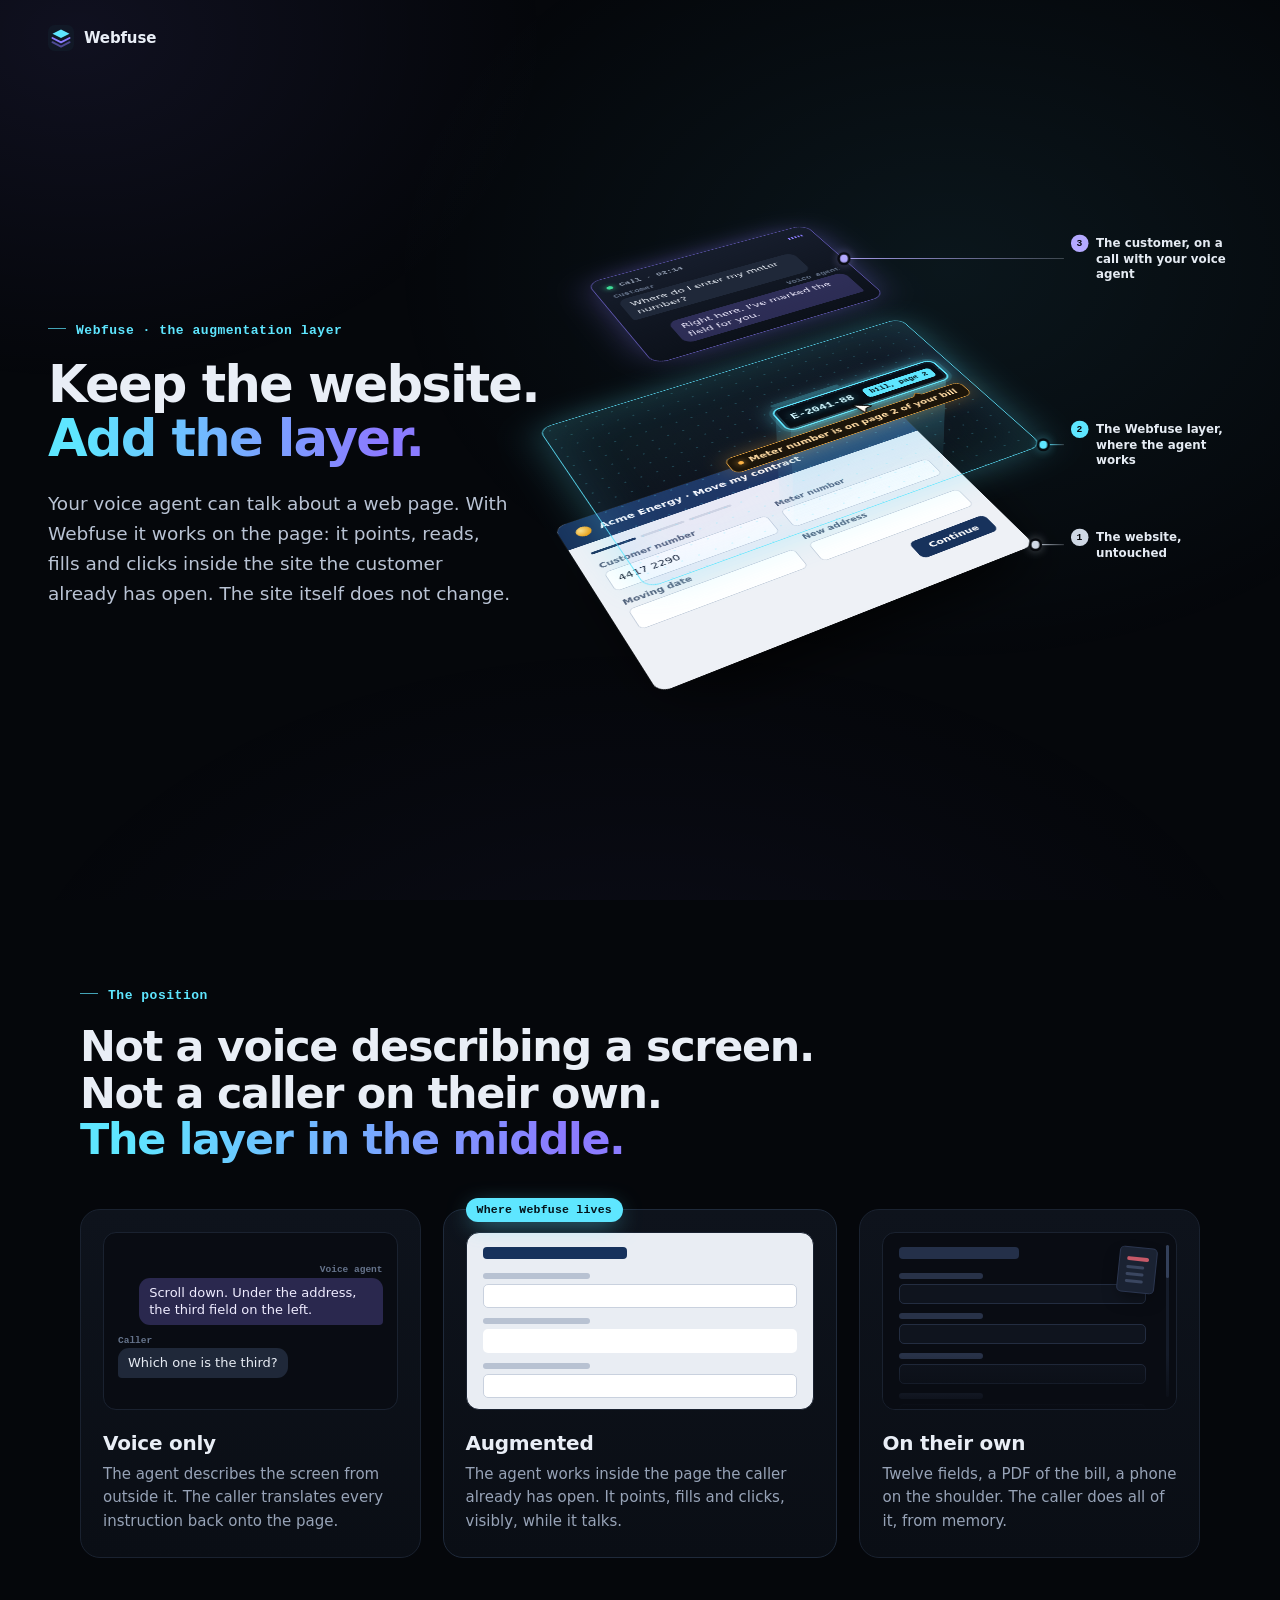
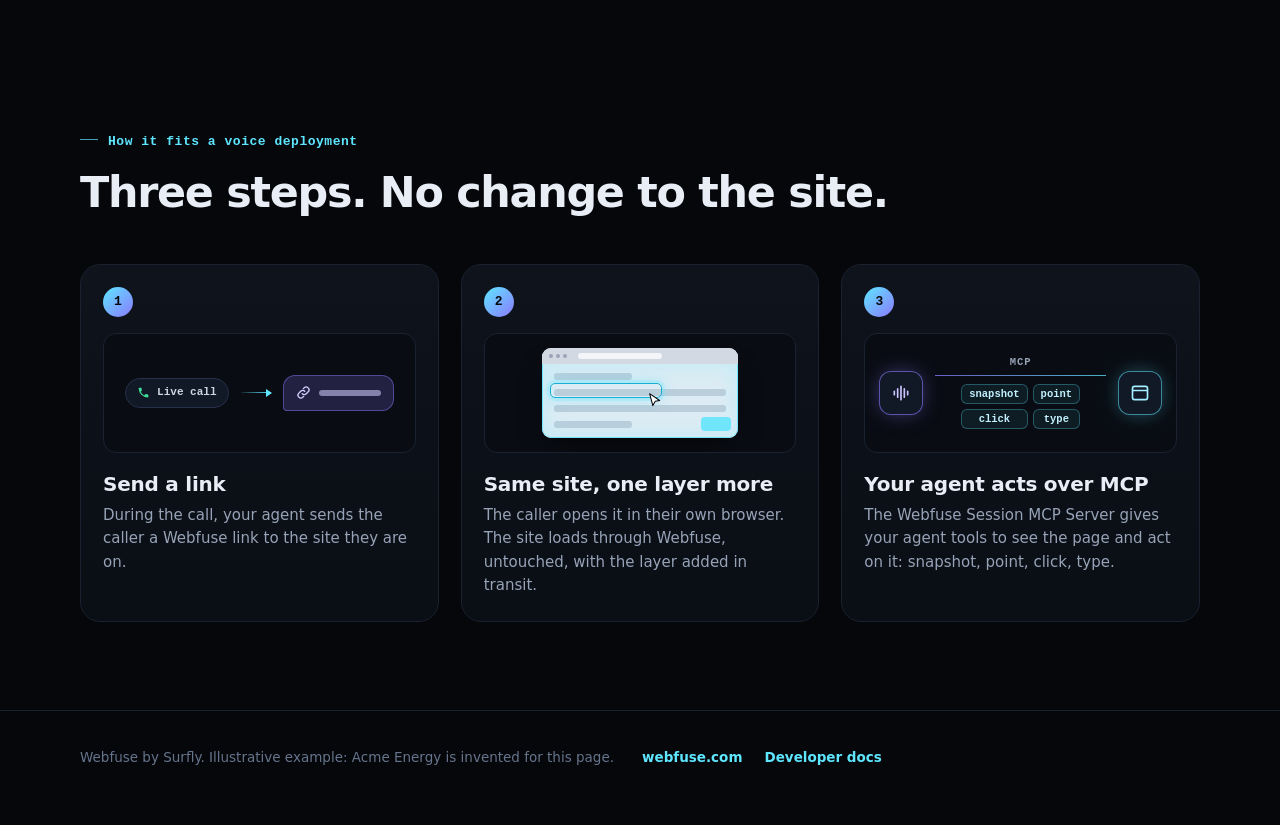
==== layer/index.html @ 0df09fc8 "Add the concept page a demo session opens on Co-Authored-By: Claude Opus 5.5 <noreply@anthropic.com>" ====
<!doctype html>
<html lang="en" class="nojs">
<head>
<meta charset="utf-8">
<meta name="viewport" content="width=device-width, initial-scale=1">
<meta name="color-scheme" content="dark">
<meta name="robots" content="noindex">
<meta name="referrer" content="no-referrer">
<title>The layer in the middle · Webfuse</title>
<meta name="description" content="Webfuse adds a layer to the website your customer already has open, injected in transit, so your voice agent can point, read, fill and click inside the page while the site itself stays unchanged.">
<link rel="icon" href="data:image/svg+xml,%3Csvg xmlns='http://www.w3.org/2000/svg' viewBox='0 0 32 32'%3E%3Crect width='32' height='32' rx='8' fill='%230b0f16'/%3E%3Cpath d='M16 5.5l10.5 5.2L16 16 5.5 10.7z' fill='%235ee6ff'/%3E%3Cpath d='M5.5 16L16 21.3 26.5 16' fill='none' stroke='%238b7bff' stroke-width='2.4' stroke-linejoin='round' stroke-linecap='round'/%3E%3Cpath d='M5.5 21.2L16 26.5l10.5-5.3' fill='none' stroke='%238b7bff' stroke-opacity='.5' stroke-width='2.4' stroke-linejoin='round' stroke-linecap='round'/%3E%3C/svg%3E">
<script>document.documentElement.className = 'js';</script>
<style>
:root{
  --bg:#05070b;--panel:#0e131c;--panel2:#0a0e15;--line:#1a2230;--line2:#26314a;
  --text:#e9eef6;--soft:#b9c3d4;--mute:#97a3b7;--dim:#66748c;
  --cyan:#5ee6ff;--violet:#8b7bff;--amber:#ffb547;--green:#3ddc97;
  --sans:Inter,ui-sans-serif,system-ui,-apple-system,"Segoe UI",Roboto,"Helvetica Neue",Arial,sans-serif;
  --mono:ui-monospace,"SF Mono","JetBrains Mono",Menlo,Consolas,"Liberation Mono",monospace;
  --ease:cubic-bezier(.65,0,.25,1);
  --out:cubic-bezier(.2,.7,.2,1);
}
*{box-sizing:border-box}
html{-webkit-text-size-adjust:100%;text-size-adjust:100%}
body{margin:0;background:var(--bg);color:var(--text);font:16px/1.6 var(--sans);-webkit-font-smoothing:antialiased}
body::before{content:"";position:fixed;inset:0;z-index:-1;pointer-events:none;background:
  radial-gradient(900px 640px at 74% 30%,rgba(94,230,255,.07),transparent 62%),
  radial-gradient(760px 560px at 6% 4%,rgba(139,123,255,.085),transparent 62%),
  radial-gradient(1100px 700px at 50% 118%,rgba(139,123,255,.06),transparent 60%)}
p,h1,h2,h3{margin:0}
a{color:var(--cyan);text-decoration:none}
a:hover{text-decoration:underline}
a:focus-visible{outline:2px solid var(--cyan);outline-offset:3px;border-radius:4px}
.grad{background:linear-gradient(92deg,var(--cyan) 8%,var(--violet) 88%);-webkit-background-clip:text;background-clip:text;color:transparent}
.nw{white-space:nowrap}
.eyebrow{font:600 13px/1.3 var(--mono);letter-spacing:.04em;color:var(--cyan);margin:0 0 18px}
.eyebrow::before{content:"";display:inline-block;width:18px;height:1px;margin:0 10px 4px 0;vertical-align:middle;background:currentColor;opacity:.7}

/* ---------- A: the layer ---------- */
.hero{position:relative;min-height:100vh;display:flex;flex-direction:column;padding:0 64px;overflow-x:clip}
.brand{display:flex;align-items:center;gap:10px;height:76px;width:100%;max-width:1312px;margin:0 auto;font-weight:650;font-size:15px;letter-spacing:-.01em}
.brand svg{display:block}
.hero-grid{flex:1;display:grid;grid-template-columns:minmax(0,500px) minmax(0,1fr);align-items:center;gap:20px;width:100%;max-width:1312px;margin:0 auto;padding-bottom:44px}
.hero-copy{position:relative;z-index:1;animation:rise .9s var(--out) .05s both}
h1{font-size:clamp(40px,4vw,58px);line-height:1.05;letter-spacing:-.035em;font-weight:750;margin:0 0 24px}
.lede{font-size:18.5px;line-height:1.62;color:var(--soft);max-width:468px}
@keyframes rise{from{opacity:0;transform:translateY(16px)}}
@keyframes fade{from{opacity:0}}
@keyframes pop{from{opacity:0;transform:scale(.6)}}

/* the drawing is a fixed 790 x 640 stage, scaled to fit its column */
.stage-wrap{--s:1;position:relative;height:calc(640px * var(--s))}
.explode{position:absolute;left:0;top:0;width:790px;height:640px;margin:0;transform:scale(var(--s));transform-origin:0 0}
.ex-float{position:absolute;inset:0;perspective:1700px;perspective-origin:380px 282px;animation:float 7s ease-in-out 3.1s infinite}
@keyframes float{50%{transform:translateY(-9px)}}
.ex-scene{position:absolute;left:60px;top:250px;width:460px;height:300px;transform-style:preserve-3d;transform:rotateX(54deg) rotateZ(-30deg);animation:sceneIn 1.2s var(--ease) .1s both}
@keyframes sceneIn{from{transform:rotateX(0deg) rotateZ(0deg)}}
.plane{position:absolute;left:0;top:0;width:460px;height:300px}
.p2{transform-style:preserve-3d;transform:translateZ(140px);animation:liftP2 1.2s var(--ease) .1s both}
.p3{left:96px;top:-66px;width:272px;height:188px;transform:translateZ(262px);animation:liftP3 1.2s var(--ease) .1s both,fade .45s ease .3s both}
@keyframes liftP2{from{transform:translateZ(1px)}}
@keyframes liftP3{from{transform:translateZ(2px)}}

/* plane 1: the website */
.site{position:absolute;inset:0;border-radius:14px;overflow:hidden;background:#eef1f6;color:#1b2333;box-shadow:0 46px 80px -26px rgba(0,0,0,.95),0 0 0 1px rgba(255,255,255,.07)}
.site-bar{height:46px;display:flex;align-items:center;gap:10px;padding:0 18px;background:#17325c}
.site-logo{flex:none;width:18px;height:18px;border-radius:50%;background:radial-gradient(circle at 35% 35%,#ffe08a,#f59e0b 70%)}
.site-title{color:#fff;font-size:14px;font-weight:600;white-space:nowrap}
.site-body{padding:16px 20px 0}
.site-steps{display:flex;gap:6px;height:4px;margin-bottom:16px}
.site-steps i{flex:0 0 54px;border-radius:2px;background:#d3d9e3}
.site-steps i:first-child{background:#17325c}
.grid{display:grid;grid-template-columns:1fr 1fr;gap:14px 18px}
.lbl{display:block;height:14px;margin:0 0 5px;font-size:11.5px;line-height:14px;font-weight:600;color:#52607a;white-space:nowrap}
.inp{position:relative;height:36px;border:1px solid #c6cfdc;border-radius:7px;background:#fff;display:flex;align-items:center;padding:0 10px;font-size:13.5px;color:#1b2333}
.site-foot{display:flex;justify-content:flex-end;margin-top:20px}
.site-btn{height:32px;padding:0 18px;border-radius:8px;background:#17325c;color:#fff;font-size:13px;font-weight:600;line-height:32px}

/* plane 2: the Webfuse layer, aligned with plane 1 because it repeats its layout */
.glass{position:absolute;inset:0;border-radius:14px;border:1px solid rgba(94,230,255,.3);animation:fade .6s ease .75s both;background:
  radial-gradient(rgba(94,230,255,.2) 1px,transparent 1.5px) 0 0/18px 18px,
  linear-gradient(160deg,rgba(94,230,255,.1),rgba(139,123,255,.06) 55%,rgba(94,230,255,.04))}
.glass::after{content:"";position:absolute;inset:-1px;border-radius:15px;border:1.5px solid rgba(94,230,255,.8);box-shadow:0 0 50px rgba(94,230,255,.3),inset 0 0 70px rgba(94,230,255,.12);animation:fade .7s ease 1.2s both}
.wire{background:none;box-shadow:none;overflow:visible}
.wire .site-bar{background:none}
.wire .fld,.wire .site-btn{visibility:hidden}
.wire .f-tgt{visibility:visible;animation:fade .5s ease 1.1s both}
.wire .lbl{width:86px;height:5px;margin:5px 0 9px;border-radius:3px;background:rgba(94,230,255,.22)}
.tgt{border:0;padding:0;background:rgba(4,11,19,.86)}
.ring{position:absolute;inset:-5px;border-radius:11px;border:2px solid var(--cyan);box-shadow:0 0 0 4px rgba(94,230,255,.14),0 0 26px rgba(94,230,255,.55);animation:ringIn .45s var(--out) 1.4s both}
.ring::after{content:"";position:absolute;inset:-2px;border-radius:12px;border:2px solid var(--cyan);opacity:0;animation:pulse 2.8s ease-out 3.3s infinite}
@keyframes ringIn{from{opacity:0;transform:scale(1.16)}}
@keyframes pulse{0%{opacity:.6;transform:scale(1)}70%,100%{opacity:0;transform:scale(1.1,1.45)}}
.ghost-w{position:absolute;left:11px;top:0;bottom:0;display:flex;align-items:center;font:600 14.5px/1 var(--mono)}
.ghost-val{font:inherit;color:#d4f8ff;text-shadow:0 0 12px rgba(94,230,255,.6);white-space:nowrap}
.ghost-val span{animation:fade .01s linear both;animation-delay:calc(2.1s + var(--i) * 50ms)}
.caret{position:absolute;left:0;top:50%;width:2px;height:18px;margin-top:-9px;background:var(--cyan);box-shadow:0 0 8px var(--cyan);opacity:0;animation:caretMove .45s steps(9,start) 2.1s both,caretLife 1.15s linear 2.06s both}
@keyframes caretMove{from{transform:translateX(0)}to{transform:translateX(9ch)}}
@keyframes caretLife{0%{opacity:0}3%,78%{opacity:1}100%{opacity:0}}
.src-w{position:absolute;right:7px;top:50%;margin-top:-9.5px;animation:pop .3s var(--out) 2.55s both}
.src-chip{height:19px;padding:0 7px;border-radius:5px;background:var(--cyan);color:#03131a;font:700 10.5px/19px var(--mono);white-space:nowrap}
.ptr{position:absolute;left:76px;top:28px;width:28px;height:28px;animation:ptrIn .7s cubic-bezier(.25,.7,.2,1) 1.35s both}
.ptr svg{display:block;filter:drop-shadow(0 3px 4px rgba(0,0,0,.5))}
.ptr::before{content:"";position:absolute;left:-8px;top:-8px;width:24px;height:24px;border-radius:50%;border:2px solid var(--cyan);opacity:0;animation:ripple .6s ease-out 2.05s both}
@keyframes ptrIn{from{opacity:0;transform:translate(130px,-96px)}}
@keyframes ripple{0%{opacity:1;transform:scale(.3)}100%{opacity:0;transform:scale(1.7)}}
.nudge-w{position:absolute;right:-8px;top:calc(100% + 15px);transform-origin:80% 0;animation:pop .32s var(--out) 2.62s both}
.nudge{position:relative;white-space:nowrap;padding:6px 12px 6px 10px;border-radius:9px;background:#1c150a;border:1px solid rgba(255,181,71,.85);color:#ffdba3;font:600 12px/1.25 var(--sans);box-shadow:0 0 26px rgba(255,181,71,.3)}
.nudge::before{content:"";display:inline-block;width:6px;height:6px;margin:0 7px 1px 0;border-radius:50%;background:var(--amber);box-shadow:0 0 8px var(--amber)}
.nudge::after{content:"";position:absolute;right:50px;top:-5px;width:8px;height:8px;background:#1c150a;border-left:1px solid rgba(255,181,71,.85);border-top:1px solid rgba(255,181,71,.85);transform:rotate(45deg)}
.beam{position:absolute;pointer-events:none;animation:fade .6s ease 1.3s both}
.beam-f{left:239px;top:137px;width:201px;height:136px;transform-origin:50% 0;transform:rotateX(-90deg);background:linear-gradient(180deg,rgba(94,230,255,.3),rgba(94,230,255,0))}
.beam-l{left:239px;top:101px;width:136px;height:36px;transform-origin:0 50%;transform:rotateY(90deg);background:linear-gradient(90deg,rgba(94,230,255,.18),rgba(94,230,255,0))}

/* plane 3: the customer, on a call */
.call{position:absolute;inset:0;border-radius:16px;padding:12px 14px;display:flex;flex-direction:column;gap:7px;background:linear-gradient(180deg,#161d2c,#0c111a);border:1px solid rgba(139,123,255,.6);box-shadow:0 0 50px -10px rgba(139,123,255,.55)}
.call-top{display:flex;align-items:center;gap:8px;height:18px;font:600 10.5px/1 var(--mono);color:var(--mute)}
.call-top .dot{width:7px;height:7px;border-radius:50%;background:var(--green);box-shadow:0 0 8px var(--green)}
.wave{margin-left:auto;display:flex;align-items:center;gap:2px;height:14px}
.wave i{display:block;width:2px;height:14px;border-radius:1px;background:var(--violet);transform:scaleY(.35);animation:wave 1.1s ease-in-out 2.7s infinite}
.wave i:nth-child(2){animation-delay:2.85s}.wave i:nth-child(3){animation-delay:2.78s}.wave i:nth-child(4){animation-delay:2.95s}.wave i:nth-child(5){animation-delay:2.82s}
@keyframes wave{50%{transform:scaleY(1)}}
.msg{display:flex;flex-direction:column;gap:2px}
.who{font:600 9.5px/1.2 var(--mono);color:var(--dim)}
.call .who{font-size:10px}
.call .bub{font-size:13px}
.m-caller{align-items:flex-start}
.m-agent{align-items:flex-end}
.call .m-caller{animation:rise .4s var(--out) .55s both}
.call .m-agent{animation:rise .4s var(--out) 2.62s both}
.bub{max-width:88%;padding:6px 10px;border-radius:11px;font-size:12.5px;line-height:1.36}
.m-caller .bub{background:#1f2839;color:#e7ecf4;border-bottom-left-radius:4px}
.m-agent .bub{background:rgba(139,123,255,.25);color:#efecff;border-bottom-right-radius:4px}

/* labels: flat callouts drawn over the scene, anchored to the plane corners */
.ex-labels{position:absolute;inset:0;pointer-events:none}
.lab{position:absolute;left:var(--ax);top:var(--ay);display:flex;align-items:center;transform:translateY(-50%);--c:#cfd8e5}
.lab1{--ax:566px;--ay:410px;--lead:25px}
.lab2{--ax:575px;--ay:296px;--lead:16px;--c:var(--cyan)}
.lab3{--ax:348px;--ay:84px;--lead:243px;--c:#b4a9ff}
.lab-dot{flex:none;width:9px;height:9px;margin-left:-4.5px;border-radius:50%;background:var(--c);box-shadow:0 0 0 3px rgba(5,7,11,.9),0 0 12px var(--c);animation:pop .35s var(--out) both}
.lab-line{flex:none;width:var(--lead);height:1px;margin:0 8px 0 3px;background:linear-gradient(90deg,var(--c),rgba(207,216,229,.3));transform-origin:0 50%;animation:draw .45s var(--out) both}
.lab-box{display:flex;align-items:flex-start;gap:9px;width:184px;animation:fade .45s ease both}
.lab-n{flex:none;display:grid;place-items:center;width:20px;height:20px;margin-top:-1px;border-radius:50%;font:700 11px/1 var(--mono);color:#05070b;background:var(--c)}
.lab-t{font-size:13.5px;line-height:1.32;font-weight:600;color:#e5ebf3}
.lab1>*{animation-delay:1.3s}.lab2>*{animation-delay:1.45s}.lab3>*{animation-delay:1.6s}
.lab1 .lab-box{animation-delay:1.45s}.lab2 .lab-box{animation-delay:1.6s}.lab3 .lab-box{animation-delay:1.75s}
@keyframes draw{from{transform:scaleX(0)}}
.hero.off .ex-float,.hero.off .wave i,.hero.off .ring::after{animation-play-state:paused}
/* replay (data-fde-beat="greeting"): .rewind folds the stack back, removing it replays the intro */
.hero.rewind .ex-scene{animation:sceneOut .6s var(--ease) .15s both}
.hero.rewind .p2{animation:liftOut2 .6s var(--ease) .15s both}
.hero.rewind .p3{animation:liftOut3 .6s var(--ease) .15s both,fadeOut .3s ease both}
.hero.rewind .glass,.hero.rewind .glass::after,.hero.rewind .beam,.hero.rewind .f-tgt,.hero.rewind .ring,.hero.rewind .ghost-val span,.hero.rewind .caret,.hero.rewind .src-w,.hero.rewind .ptr,.hero.rewind .nudge-w,.hero.rewind .lab>*,.hero.rewind .call .msg{animation:fadeOut .3s ease both}
@keyframes sceneOut{to{transform:rotateX(0deg) rotateZ(0deg)}}
@keyframes liftOut2{to{transform:translateZ(1px)}}
@keyframes liftOut3{to{transform:translateZ(2px)}}
@keyframes fadeOut{to{opacity:0}}

/* ---------- shared section frame ---------- */
.band{position:relative;padding:88px 64px}
.wrap{max-width:1120px;margin:0 auto}
h2,.h2-tail{font-size:clamp(30px,3.35vw,48px);line-height:1.09;letter-spacing:-.03em;font-weight:740}
hgroup{margin:0}
.h2-tail{width:fit-content}
h3{font-size:20px;line-height:1.3;letter-spacing:-.012em;font-weight:680}
.card{position:relative;border-radius:20px;padding:22px 22px 24px;background:linear-gradient(180deg,var(--panel),var(--panel2));border:1px solid var(--line)}
.ill{position:relative;border-radius:13px;background:#090c13;border:1px solid var(--line);overflow:hidden}

/* ---------- B: the position ---------- */
.spectrum{display:grid;grid-template-columns:1fr 1.16fr 1fr;gap:22px;margin-top:46px;align-items:stretch}
.sp h3{margin:20px 0 7px}
.sp-t{color:var(--mute);font-size:15px;line-height:1.56}
.sp .ill{height:178px}
.vo{display:flex;flex-direction:column;justify-content:center;gap:10px;padding:14px}
.vo .msg{transition:opacity .45s ease,transform .45s var(--out)}
.vo .bub{font-size:13px;max-width:92%}
.js .spectrum:not(.s1) .vo .m-agent,.js .spectrum:not(.s2) .vo .m-caller{opacity:0;transform:translateY(8px)}
.sp-aug{border-color:#1f2a3b;transform:translateY(-12px);transition:transform .6s var(--out)}
.sp-aug::before,.sp-aug::after{content:"";position:absolute;inset:-1px;border-radius:21px;pointer-events:none;transition:opacity .6s ease}
.sp-aug::before{box-shadow:0 30px 80px -30px rgba(94,230,255,.5),0 0 0 4px rgba(94,230,255,.06)}
.sp-aug::after{border:1px solid rgba(94,230,255,.55)}
.js .spectrum:not(.s3) .sp-aug{transform:none}
.js .spectrum:not(.s3) .sp-aug::before,.js .spectrum:not(.s3) .sp-aug::after{opacity:0}
.sp-tag{position:absolute;z-index:2;top:-12px;left:22px;height:24px;padding:0 11px;border-radius:999px;background:var(--cyan);color:#04131a;font:700 11.5px/24px var(--mono);letter-spacing:.02em;box-shadow:0 6px 24px -6px rgba(94,230,255,.7)}
.mf{padding:14px 16px}
.mf-bar{height:12px;width:46%;border-radius:4px;background:#17325c;margin-bottom:14px}
.mf-f{margin-bottom:10px}
.mf-f i{display:block;width:34%;height:6px;border-radius:3px;background:#b8c2d2;margin-bottom:5px}
.mf-f b{position:relative;display:block;height:24px;border-radius:5px;background:#fff;border:1px solid #c9d1de}
.aug{background:#e9edf3}
.mf-f.mark b{border-color:transparent}
.mf-ring{position:absolute;inset:-4px;border-radius:8px;border:2px solid #22b8dc;box-shadow:0 0 0 3px rgba(94,230,255,.2),0 0 18px rgba(94,230,255,.55);transition:opacity .45s ease .1s,transform .45s var(--out) .1s}
.mf-ghost{position:absolute;left:8px;top:8px;width:42%;height:7px;border-radius:4px;background:rgba(34,184,220,.4);transition:opacity .4s ease .45s}
.mf-ptr{position:absolute;left:58%;top:95px;width:22px;height:22px;transition:opacity .5s ease .1s,transform .6s cubic-bezier(.25,.7,.2,1) .1s}
.mf-ptr svg{display:block;filter:drop-shadow(0 2px 3px rgba(0,0,0,.35))}
.js .spectrum:not(.s3) .mf-ring{opacity:0;transform:scale(1.12)}
.js .spectrum:not(.s3) .mf-ghost{opacity:0}
.js .spectrum:not(.s3) .mf-ptr{opacity:0;transform:translate(60px,-40px)}
.spectrum.snap,.spectrum.snap *,.spectrum.snap *::before,.spectrum.snap *::after{transition:none!important}
.alone .mf-bar{background:#243049}
.alone .mf-f{margin-bottom:9px;margin-right:14px}
.alone .mf-f i{background:#283248}
.alone .mf-f b{height:20px;background:#0f141e;border-color:#232d41}
.alone::after{content:"";position:absolute;left:0;right:0;bottom:0;height:54px;background:linear-gradient(rgba(9,12,19,0),#090c13)}
.scroll{position:absolute;right:7px;top:12px;bottom:12px;width:3px;border-radius:2px;background:#151c2a}
.scroll::after{content:"";position:absolute;left:0;right:0;top:0;height:22%;border-radius:2px;background:#33405a}
.pdf{position:absolute;right:20px;top:14px;width:38px;height:46px;border-radius:5px;background:#1a2232;border:1px solid #2b3650;transform:rotate(6deg);box-shadow:0 8px 18px -6px rgba(0,0,0,.6)}
.pdf::before{content:"";position:absolute;left:7px;right:7px;top:9px;height:4px;border-radius:2px;background:#ff6b7a;opacity:.75}
.pdf::after{content:"";position:absolute;left:7px;right:11px;top:18px;height:3px;border-radius:2px;background:#3a4660;box-shadow:0 7px 0 #3a4660,0 14px 0 #3a4660}

/* ---------- C: how it fits ---------- */
.steps{list-style:none;margin:48px 0 0;padding:0;display:grid;grid-template-columns:repeat(3,1fr);gap:22px;counter-reset:st}
.step{counter-increment:st}
.step .card{height:100%;transition:opacity .55s ease,transform .55s var(--out)}
.step:nth-child(2) .card{transition-delay:.12s}.step:nth-child(3) .card{transition-delay:.24s}
.js .steps:not(.in) .step .card{opacity:0;transform:translateY(18px)}
.steps.beat .step .card{transition-delay:0s}
.step.dim .card{opacity:.36}
.step.lit .card{transform:translateY(-6px)}
.step .card::after{content:"";position:absolute;inset:-1px;border-radius:21px;pointer-events:none;border:1px solid rgba(94,230,255,.55);box-shadow:0 26px 70px -30px rgba(94,230,255,.55);opacity:0;transition:opacity .5s ease}
.step.lit .card::after{opacity:1}
.step.lit .card::before{box-shadow:0 0 0 4px rgba(94,230,255,.14),0 0 20px rgba(94,230,255,.55)}
.step.lit .linkb{animation:pop .45s var(--out) .2s both}
.step.lit .arrow{animation:draw .4s var(--out) both;transform-origin:0 50%}
.step.lit .win-layer{animation:fade .5s ease .15s both}
.step.lit .win-hl{animation:ringIn .45s var(--out) .5s both}
.step.lit .tools span{animation:pop .3s var(--out) both}
.step.lit .tools span:nth-child(2){animation-delay:.12s}.step.lit .tools span:nth-child(3){animation-delay:.24s}.step.lit .tools span:nth-child(4){animation-delay:.36s}
.step .card::before{content:counter(st);display:grid;place-items:center;width:30px;height:30px;margin-bottom:16px;border-radius:50%;font:700 13px/1 var(--mono);color:#05070b;background:linear-gradient(135deg,var(--cyan),var(--violet))}
.step h3{margin:18px 0 7px}
.step p{color:var(--mute);font-size:15px;line-height:1.56}
.step .ill{height:120px;display:flex;align-items:center;justify-content:center;gap:12px;padding:0 14px}
.pill{display:inline-flex;align-items:center;gap:7px;height:30px;padding:0 11px;border-radius:999px;border:1px solid var(--line2);background:#111826;color:#cdd6e4;font:600 11px/1 var(--mono);white-space:nowrap}
.pill svg,.linkb svg{flex:none;display:block}
.arrow{flex:none;position:relative;width:30px;height:1px;background:linear-gradient(90deg,rgba(94,230,255,.1),var(--cyan))}
.arrow::after{content:"";position:absolute;right:-1px;top:-3.5px;border:4px solid transparent;border-left:6px solid var(--cyan);border-right:0}
.linkb{display:flex;align-items:center;gap:8px;height:36px;padding:0 12px;border-radius:12px 12px 12px 4px;background:rgba(139,123,255,.2);border:1px solid rgba(139,123,255,.45)}
.linkb i{display:block;width:62px;height:6px;border-radius:3px;background:rgba(214,208,255,.55)}
.win{position:relative;width:196px;height:90px;border-radius:9px;background:#e9edf3;overflow:hidden;box-shadow:0 14px 30px -12px rgba(0,0,0,.8)}
.win-bar{height:16px;display:flex;align-items:center;gap:3px;padding:0 7px;background:#d3d9e3}
.win-bar i{width:4px;height:4px;border-radius:50%;background:#9aa5b6}
.win-bar b{margin-left:8px;width:84px;height:6px;border-radius:3px;background:#f3f5f8}
.win-row{height:7px;margin:9px 12px 0;border-radius:3px;background:#c4ccd8}
.win-row.s{width:40%}
.win-layer{position:absolute;left:0;right:0;top:16px;bottom:0;border:1.5px solid rgba(94,230,255,.85);border-top:0;border-radius:0 0 9px 9px;background:rgba(94,230,255,.08);box-shadow:inset 0 0 22px rgba(94,230,255,.25)}
.win-hl{position:absolute;left:7px;top:19px;width:112px;height:15px;border-radius:5px;border:1.5px solid #19aed3;box-shadow:0 0 0 3px rgba(94,230,255,.2),0 0 14px rgba(94,230,255,.5)}
.win-ptr{position:absolute;left:104px;top:28px}
.win-tag{position:absolute;right:6px;bottom:6px;height:14px;width:30px;border-radius:4px;background:var(--cyan);opacity:.85}
.mcp{display:grid;grid-template-columns:auto 1fr auto;align-items:center;gap:12px;width:100%}
.node{display:grid;place-items:center;width:44px;height:44px;border-radius:12px;border:1px solid var(--line2);background:#111826}
.node.agent{border-color:rgba(139,123,255,.6);box-shadow:0 0 22px -6px rgba(139,123,255,.7)}
.node.page{border-color:rgba(94,230,255,.55);box-shadow:0 0 22px -6px rgba(94,230,255,.6)}
.mcp-mid{display:flex;flex-direction:column;align-items:center;gap:8px}
.mcp-mid b{font:700 10.5px/1 var(--mono);letter-spacing:.1em;color:var(--mute)}
.mcp-line{width:100%;height:1px;background:linear-gradient(90deg,rgba(139,123,255,.75),rgba(94,230,255,.75))}
.tools{display:grid;grid-template-columns:auto auto;gap:5px}
.tools span{height:20px;padding:0 7px;border-radius:6px;border:1px solid rgba(94,230,255,.3);background:rgba(94,230,255,.07);color:#c2f0ff;font:600 10.5px/18px var(--mono);text-align:center}

/* footer */
.foot{padding:36px 64px 56px;border-top:1px solid var(--line)}
.foot-in{max-width:1120px;margin:0 auto;display:flex;flex-wrap:wrap;align-items:center;gap:10px 28px;color:var(--dim);font-size:13.5px}
.foot-l{display:flex;gap:22px}
.foot-l a{font-weight:600}

/* ---------- responsive ---------- */
@media (min-width:1680px){
  .brand,.hero-grid{max-width:1560px}
  .hero-grid{grid-template-columns:minmax(0,560px) minmax(0,1fr)}
  h1{font-size:66px}
  .lede{font-size:20px;max-width:520px}
}
@media (max-width:1399px){
  .hero{padding:0 48px}.band{padding-left:48px;padding-right:48px}.foot{padding-left:48px;padding-right:48px}
  .hero-grid{grid-template-columns:minmax(0,470px) minmax(0,1fr)}
  .stage-wrap{--s:.86}
}
@media (max-width:1219px){
  .hero{padding:0 36px}
  .hero-grid{grid-template-columns:minmax(0,430px) minmax(0,1fr)}
  .stage-wrap{--s:.74}
  .lede{font-size:17.5px}
}
@media (max-width:1079px){
  .hero{min-height:0}
  .hero-grid{grid-template-columns:minmax(0,1fr);gap:8px;padding-top:24px}
  .hero-copy{max-width:640px}
  .lede{max-width:600px}
  .stage-wrap{--s:.92}
  .explode{left:50%;margin-left:calc(-395px * var(--s))}
  .spectrum{grid-template-columns:1fr;max-width:560px}
  .sp-aug{transform:none}
  .steps{grid-template-columns:1fr;max-width:560px}
}
@media (max-width:860px){.stage-wrap{--s:.82}}
@media (max-width:760px){
  .hero{padding:0 16px}.band{padding:64px 16px}.foot{padding:32px 16px 44px}
  .brand{height:60px}
  .hero-grid{padding:12px 0 40px;gap:30px}
  h1{font-size:clamp(34px,10vw,44px);margin-bottom:18px}
  .nw{white-space:normal}
  .lede{font-size:17px}
  .stage-wrap{height:auto}
  .explode{position:static;width:auto;height:auto;margin:0;transform:none}
  .ex-float{position:static;perspective:none;animation:none;display:flex;flex-direction:column;gap:10px}
  .ex-scene,.ex-labels{display:contents}
  .plane{position:relative;left:auto;top:auto;width:100%;height:auto;transform:none;animation:none}
  .p1{order:2}.p2{order:4}.p3{order:6}
  .lab{position:static;transform:none;margin-top:16px}
  .lab1{order:1;margin-top:0}.lab2{order:3}.lab3{order:5}
  .lab-dot,.lab-line{display:none}
  .lab-box{width:auto}
  .site,.call{position:relative;inset:auto}
  .grid{grid-template-columns:1fr}
  .site-body{padding-bottom:18px}
  .wire{padding-bottom:60px}
  .wire .site-bar{height:18px}
  .wire .site-steps,.wire .site-foot,.wire .fld:not(.f-tgt){display:none}
  .beam{display:none}
  .hero.rewind .p2,.hero.rewind .p3{animation:none}
  .call{gap:9px}
  .sp .ill{height:172px}
  .step h3,.sp h3{font-size:19px}
}
@media (prefers-reduced-motion:reduce){
  *,*::before,*::after{animation:none!important;transition:none!important}
}
</style>
</head>
<body>
<main>
<section id="layer" class="hero">
  <div class="brand">
    <svg width="26" height="26" viewBox="0 0 32 32" aria-hidden="true"><rect width="32" height="32" rx="8" fill="#111826"/><path d="M16 5.5l10.5 5.2L16 16 5.5 10.7z" fill="#5ee6ff"/><path d="M5.5 16L16 21.3 26.5 16" fill="none" stroke="#8b7bff" stroke-width="2.4" stroke-linejoin="round" stroke-linecap="round"/><path d="M5.5 21.2L16 26.5l10.5-5.3" fill="none" stroke="#8b7bff" stroke-opacity=".5" stroke-width="2.4" stroke-linejoin="round" stroke-linecap="round"/></svg>
    <span>Webfuse</span>
  </div>
  <div class="hero-grid">
    <div class="hero-copy">
      <p class="eyebrow">Webfuse · the augmentation layer</p>
      <h1><span class="nw">Keep the website.</span> <span class="grad nw">Add the layer.</span></h1>
      <p class="lede">Your voice agent can talk about a web page. With Webfuse it works on the page: it points, reads, fills and clicks inside the site the customer already has open. The site itself does not change.</p>
    </div>
    <div class="stage-wrap">
      <figure class="explode" id="explode" aria-label="Exploded view of three stacked planes: the website, the Webfuse layer and the customer on a call">
        <div class="ex-float">
          <div class="ex-scene">
            <div class="plane p1">
              <div class="site">
                <div class="site-bar"><span class="site-logo" aria-hidden="true"></span><p class="site-title">Acme Energy · Move my contract</p></div>
                <div class="site-body">
                  <div class="site-steps" aria-hidden="true"><i></i><i></i><i></i></div>
                  <div class="grid">
                    <div class="fld"><label class="lbl">Customer number</label><div class="inp">4417 2290</div></div>
                    <div class="fld"><label class="lbl">Meter number</label><div class="inp"></div></div>
                    <div class="fld"><label class="lbl">Moving date</label><div class="inp"></div></div>
                    <div class="fld"><label class="lbl">New address</label><div class="inp"></div></div>
                  </div>
                  <div class="site-foot"><p class="site-btn">Continue</p></div>
                </div>
              </div>
            </div>
            <div class="plane p2">
              <div class="glass" aria-hidden="true"></div>
              <div class="beam beam-f" aria-hidden="true"></div>
              <div class="beam beam-l" aria-hidden="true"></div>
              <div class="site wire">
                <div class="site-bar"></div>
                <div class="site-body">
                  <div class="site-steps"></div>
                  <div class="grid">
                    <div class="fld"><div class="lbl"></div><div class="inp"></div></div>
                    <div class="fld f-tgt"><div class="lbl"></div>
                      <div class="inp tgt">
                        <div class="ring" aria-hidden="true"></div>
                        <div class="ghost-w"><p class="ghost-val"><span style="--i:0">E</span><span style="--i:1">-</span><span style="--i:2">2</span><span style="--i:3">0</span><span style="--i:4">4</span><span style="--i:5">1</span><span style="--i:6">-</span><span style="--i:7">8</span><span style="--i:8">8</span></p><i class="caret" aria-hidden="true"></i></div>
                        <div class="src-w"><p class="src-chip">bill, page 2</p></div>
                        <div class="ptr" aria-hidden="true"><svg viewBox="0 0 24 24" width="28" height="28"><path d="M4 2.5l15 10.2-6.6 1.3-3.7 6.4z" fill="#fff" stroke="#05070b" stroke-width="1.5" stroke-linejoin="round"/></svg></div>
                        <div class="nudge-w"><p class="nudge">Meter number is on page 2 of your bill</p></div>
                      </div>
                    </div>
                    <div class="fld"><div class="lbl"></div><div class="inp"></div></div>
                    <div class="fld"><div class="lbl"></div><div class="inp"></div></div>
                  </div>
                  <div class="site-foot"><div class="site-btn"></div></div>
                </div>
              </div>
            </div>
            <div class="plane p3">
              <div class="call">
                <div class="call-top"><span class="dot" aria-hidden="true"></span><span>Call · 02:14</span><span class="wave" aria-hidden="true"><i></i><i></i><i></i><i></i><i></i></span></div>
                <div class="msg m-caller"><span class="who">Customer</span><p class="bub">Where do I enter my meter number?</p></div>
                <div class="msg m-agent"><span class="who">Voice agent</span><p class="bub">Right here. I've marked the field for you.</p></div>
              </div>
            </div>
          </div>
          <div class="ex-labels">
            <div class="lab lab1"><span class="lab-dot"></span><span class="lab-line"></span><div class="lab-box"><span class="lab-n" aria-hidden="true">1</span><p class="lab-t">The website, untouched</p></div></div>
            <div class="lab lab2"><span class="lab-dot"></span><span class="lab-line"></span><div class="lab-box"><span class="lab-n" aria-hidden="true">2</span><p class="lab-t">The Webfuse layer, where the agent works</p></div></div>
            <div class="lab lab3"><span class="lab-dot"></span><span class="lab-line"></span><div class="lab-box"><span class="lab-n" aria-hidden="true">3</span><p class="lab-t">The customer, on a call with your voice agent</p></div></div>
          </div>
        </div>
      </figure>
    </div>
  </div>
</section>

<section id="position" class="band">
  <div class="wrap">
    <p class="eyebrow">The position</p>
    <hgroup>
      <h2><span class="nw">Not a voice describing a screen.</span> <span class="nw">Not a caller on their own.</span></h2>
      <p class="h2-tail grad">The layer in the middle.</p>
    </hgroup>
    <div class="spectrum">
      <article class="card sp">
        <div class="ill vo">
          <div class="msg m-agent"><span class="who">Voice agent</span><p class="bub">Scroll down. Under the address, the third field on the left.</p></div>
          <div class="msg m-caller"><span class="who">Caller</span><p class="bub">Which one is the third?</p></div>
        </div>
        <h3>Voice only</h3>
        <p class="sp-t">The agent describes the screen from outside it. The caller translates every instruction back onto the page.</p>
      </article>
      <article class="card sp sp-aug">
        <p class="sp-tag">Where Webfuse lives</p>
        <div class="ill mf aug" aria-hidden="true">
          <div class="mf-bar"></div>
          <div class="mf-f"><i></i><b></b></div>
          <div class="mf-f mark"><i></i><b><span class="mf-ring"></span><span class="mf-ghost"></span></b></div>
          <div class="mf-f"><i></i><b></b></div>
          <div class="mf-ptr"><svg viewBox="0 0 24 24" width="22" height="22"><path d="M4 2.5l15 10.2-6.6 1.3-3.7 6.4z" fill="#fff" stroke="#05070b" stroke-width="1.5" stroke-linejoin="round"/></svg></div>
        </div>
        <h3>Augmented</h3>
        <p class="sp-t">The agent works inside the page the caller already has open. It points, fills and clicks, visibly, while it talks.</p>
      </article>
      <article class="card sp">
        <div class="ill mf alone" aria-hidden="true">
          <div class="mf-bar"></div>
          <div class="mf-f"><i></i><b></b></div>
          <div class="mf-f"><i></i><b></b></div>
          <div class="mf-f"><i></i><b></b></div>
          <div class="mf-f"><i></i><b></b></div>
          <span class="pdf"></span>
          <span class="scroll"></span>
        </div>
        <h3>On their own</h3>
        <p class="sp-t">Twelve fields, a PDF of the bill, a phone on the shoulder. The caller does all of it, from memory.</p>
      </article>
    </div>
  </div>
</section>

<section id="how" class="band">
  <div class="wrap">
    <p class="eyebrow">How it fits a voice deployment</p>
    <h2>Three steps. No change to the site.</h2>
    <div class="steps" role="list">
      <div class="step" role="listitem"><div class="card">
        <div class="ill" aria-hidden="true">
          <span class="pill"><svg width="13" height="13" viewBox="0 0 24 24"><path d="M6.6 10.8a15.1 15.1 0 006.6 6.6l2.2-2.2a1 1 0 011-.25 11.4 11.4 0 003.6.57 1 1 0 011 1V20a1 1 0 01-1 1A17 17 0 013 4a1 1 0 011-1h3.5a1 1 0 011 1c0 1.25.2 2.45.57 3.57a1 1 0 01-.25 1z" fill="#3ddc97"/></svg>Live call</span>
          <span class="arrow"></span>
          <span class="linkb"><svg width="15" height="15" viewBox="0 0 24 24" fill="none" stroke="#d6d0ff" stroke-width="2.2" stroke-linecap="round"><path d="M10 14a4.5 4.5 0 006.4 0l3-3a4.5 4.5 0 00-6.4-6.4l-1.2 1.2"/><path d="M14 10a4.5 4.5 0 00-6.4 0l-3 3a4.5 4.5 0 006.4 6.4l1.2-1.2"/></svg><i></i></span>
        </div>
        <h3>Send a link</h3>
        <p>During the call, your agent sends the caller a Webfuse link to the site they are on.</p>
      </div></div>
      <div class="step" role="listitem"><div class="card">
        <div class="ill" aria-hidden="true">
          <div class="win">
            <div class="win-bar"><i></i><i></i><i></i><b></b></div>
            <div class="win-row s"></div><div class="win-row"></div><div class="win-row"></div><div class="win-row s"></div>
            <div class="win-layer"><span class="win-hl"></span><span class="win-tag"></span><svg class="win-ptr" viewBox="0 0 24 24" width="16" height="16"><path d="M4 2.5l15 10.2-6.6 1.3-3.7 6.4z" fill="#fff" stroke="#05070b" stroke-width="1.6" stroke-linejoin="round"/></svg></div>
          </div>
        </div>
        <h3>Same site, one layer more</h3>
        <p>The caller opens it in their own browser. The site loads through Webfuse, untouched, with the layer added in transit.</p>
      </div></div>
      <div class="step" role="listitem"><div class="card">
        <div class="ill" aria-hidden="true">
          <div class="mcp">
            <span class="node agent"><svg width="20" height="20" viewBox="0 0 24 24" fill="none" stroke="#cbc3ff" stroke-width="2" stroke-linecap="round"><path d="M4 10v4M8 7v10M12 4v16M16 7v10M20 10v4"/></svg></span>
            <span class="mcp-mid"><b>MCP</b><span class="mcp-line"></span><span class="tools"><span>snapshot</span><span>point</span><span>click</span><span>type</span></span></span>
            <span class="node page"><svg width="20" height="20" viewBox="0 0 24 24" fill="none" stroke="#a3efff" stroke-width="2" stroke-linejoin="round"><rect x="3" y="4" width="18" height="16" rx="2.5"/><path d="M3 9h18"/></svg></span>
          </div>
        </div>
        <h3>Your agent acts over MCP</h3>
        <p>The Webfuse Session MCP Server gives your agent tools to see the page and act on it: snapshot, point, click, type.</p>
      </div></div>
    </div>
  </div>
</section>
</main>

<footer class="foot">
  <div class="foot-in">
    <p>Webfuse by Surfly. Illustrative example: Acme Energy is invented for this page.</p>
    <div class="foot-l"><a href="https://www.webfuse.com">webfuse.com</a><a href="https://dev.webfuse.com">Developer docs</a></div>
  </div>
</footer>

<script>
(function () {
  'use strict';
  var root = document.documentElement;
  var reduce = window.matchMedia && window.matchMedia('(prefers-reduced-motion: reduce)').matches;
  var hasIO = 'IntersectionObserver' in window;

  // Timings in ms. Beat replays count from the moment data-fde-beat changes.
  var T = {
    heroFold: 900,                     // fold the stack back, then the intro replays (about 3 s)
    autoSpectrum: [150, 750, 1350],    // on scroll: agent bubble, caller bubble, Augmented lights up
    beatSpectrum: [300, 1500, 3000],   // data-fde-beat="position"
    beatSteps: [1500, 4500, 7500, 10500], // data-fde-beat="how": step 1, 2, 3 light up, then settle
    demoGrace: 1200                    // during a demo, scroll autoplay waits this long for a beat
  };

  function Seq() { this.ids = []; }
  Seq.prototype.at = function (ms, fn) { this.ids.push(setTimeout(fn, ms)); };
  Seq.prototype.clear = function () { this.ids.forEach(clearTimeout); this.ids = []; };
  function each(list, fn) { Array.prototype.forEach.call(list, fn); }

  // A: the hero replays from the stacked state.
  var hero = document.getElementById('layer');
  var heroSeq = new Seq();
  function replayHero() {
    heroSeq.clear();
    hero.classList.remove('rewind');
    void hero.offsetWidth;
    hero.classList.add('rewind');
    heroSeq.at(T.heroFold, function () { hero.classList.remove('rewind'); });
  }

  // B: agent bubble (s1), caller bubble (s2), then the Augmented card lights up (s3).
  var spec = document.querySelector('.spectrum');
  var specSeq = new Seq();
  var STATES = ['s1', 's2', 's3'];
  function playSpectrum(times) {
    specSeq.clear();
    spec.played = true;
    spec.classList.add('snap');
    STATES.forEach(function (c) { spec.classList.remove(c); });
    void spec.offsetWidth;
    spec.classList.remove('snap');
    STATES.forEach(function (c, i) { specSeq.at(times[i], function () { spec.classList.add(c); }); });
  }

  // C: the steps fade in on scroll; a beat dims them and lights them up one by one.
  var steps = document.querySelector('.steps');
  var items = steps.querySelectorAll('.step');
  var stepSeq = new Seq();
  function revealSteps() { steps.played = true; steps.classList.add('in'); }
  function playSteps(times) {
    stepSeq.clear();
    steps.played = true;
    steps.classList.add('in', 'beat');
    each(items, function (li) { li.classList.remove('lit'); li.classList.add('dim'); });
    each(items, function (li, i) {
      stepSeq.at(times[i], function () {
        if (i > 0) { items[i - 1].classList.remove('lit'); }
        li.classList.remove('dim');
        li.classList.add('lit');
      });
    });
    stepSeq.at(times[items.length], function () {
      each(items, function (li) { li.classList.remove('lit', 'dim'); });
      steps.classList.remove('beat');
    });
  }

  if (reduce || !hasIO) {
    STATES.forEach(function (c) { spec.classList.add(c); });
    steps.classList.add('in');
  } else {
    // Play each section once when it comes into view, or right away if it already is.
    // While a demo runs, wait briefly: the narration beat usually replays it anyway.
    var auto = [
      { el: spec, run: function () { playSpectrum(T.autoSpectrum); } },
      { el: steps, run: revealSteps }
    ];
    var io = new IntersectionObserver(function (entries) {
      entries.forEach(function (e) {
        if (!e.isIntersecting) { return; }
        auto.forEach(function (a) {
          if (a.el !== e.target || a.el.played) { return; }
          io.unobserve(a.el);
          if (root.hasAttribute('data-fde-beat')) {
            setTimeout(function () { if (!a.el.played) { a.run(); } }, T.demoGrace);
          } else {
            a.run();
          }
        });
      });
    }, { threshold: 0.15 });
    auto.forEach(function (a) { io.observe(a.el); });
  }

  // Pause the idle loops of the hero while it is off screen.
  if (hasIO) {
    new IntersectionObserver(function (entries) {
      hero.classList.toggle('off', !entries[0].isIntersecting);
    }).observe(hero);
  }

  // The demo sets data-fde-beat on <html> when a narrated beat starts.
  if (!reduce && 'MutationObserver' in window) {
    new MutationObserver(function () {
      switch (root.getAttribute('data-fde-beat')) {
        case 'greeting': replayHero(); break;
        case 'position': playSpectrum(T.beatSpectrum); break;
        case 'how': playSteps(T.beatSteps); break;
        default: break;
      }
    }).observe(root, { attributes: true, attributeFilter: ['data-fde-beat'] });
  }

  // Fit the fixed 790 x 640 drawing into its column and the viewport height.
  var wrap = document.getElementById('explode').parentNode;
  function fit() {
    if (window.innerWidth <= 760) { wrap.style.removeProperty('--s'); return; }
    var room = window.innerWidth <= 1079 ? 1e9 : window.innerHeight - 140;
    var s = Math.max(0.4, Math.min(1.25, wrap.clientWidth / 790, room / 640));
    wrap.style.setProperty('--s', s.toFixed(3));
  }
  fit();
  window.addEventListener('resize', fit);
}());
</script>
</body>
</html>
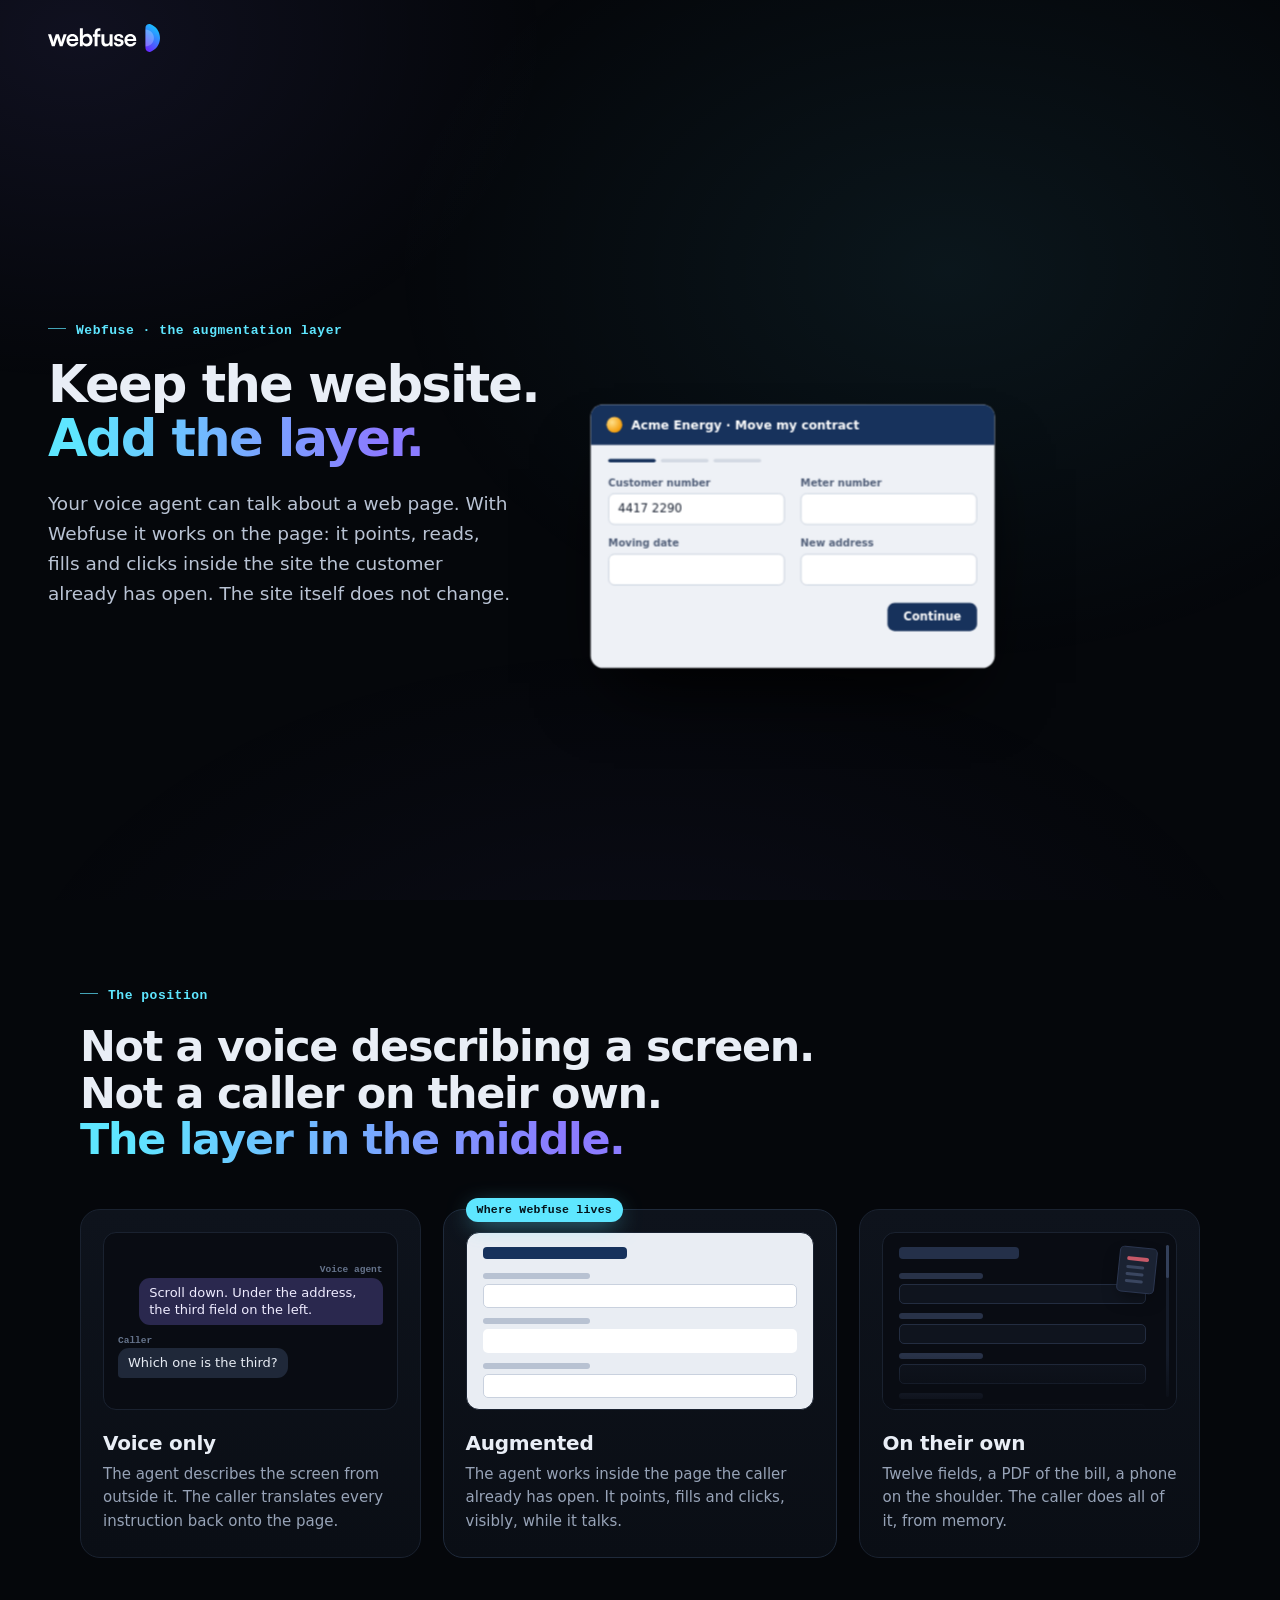
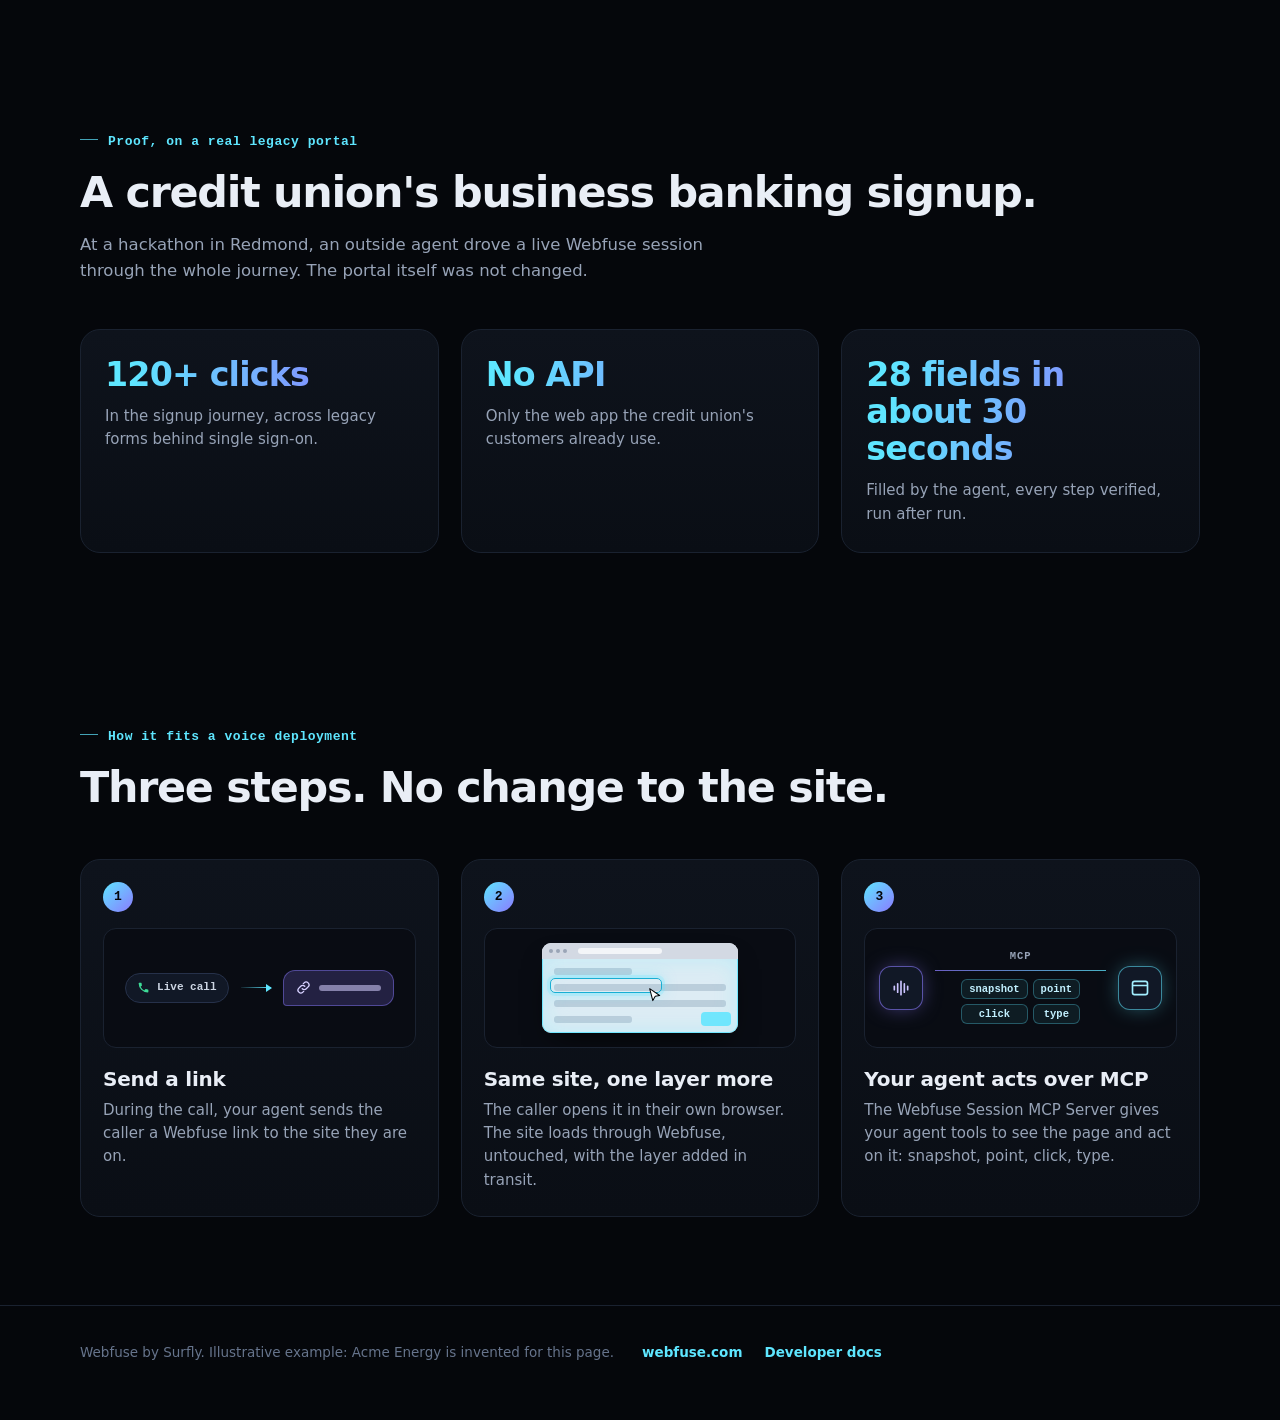
==== commit bd2faac8: "Open the concept page black and unfold it with the narration - The hero starts black and unfolds in " ====
--- a/layer/index.html
+++ b/layer/index.html
@@ -8,7 +8,7 @@
 <meta name="referrer" content="no-referrer">
 <title>The layer in the middle · Webfuse</title>
 <meta name="description" content="Webfuse adds a layer to the website your customer already has open, injected in transit, so your voice agent can point, read, fill and click inside the page while the site itself stays unchanged.">
-<link rel="icon" href="data:image/svg+xml,%3Csvg xmlns='http://www.w3.org/2000/svg' viewBox='0 0 32 32'%3E%3Crect width='32' height='32' rx='8' fill='%230b0f16'/%3E%3Cpath d='M16 5.5l10.5 5.2L16 16 5.5 10.7z' fill='%235ee6ff'/%3E%3Cpath d='M5.5 16L16 21.3 26.5 16' fill='none' stroke='%238b7bff' stroke-width='2.4' stroke-linejoin='round' stroke-linecap='round'/%3E%3Cpath d='M5.5 21.2L16 26.5l10.5-5.3' fill='none' stroke='%238b7bff' stroke-opacity='.5' stroke-width='2.4' stroke-linejoin='round' stroke-linecap='round'/%3E%3C/svg%3E">
+<link rel="icon" href="data:image/svg+xml,%3Csvg xmlns=%22http://www.w3.org/2000/svg%22 viewBox=%22810 0 250 250%22%3E%3Cpath d=%22M870 34.9704L870 215.029C870 239.229 893.947 256.363 916.33 247.736C965.249 228.881 1000 181.04 1000 124.998C1000 68.9582 965.249 21.117 916.33 2.26156C912.323 0.717613 908.262 2.19488e-05 904.302 2.12564e-05C886.139 -0.00349144 870 15.1026 870 34.9704Z%22 fill=%22url(%23wfLogoGrad)%22/%3E%3Cpath d=%22M870 201.488C890.876 201.488 909.776 192.919 923.47 179.084C937.162 165.253 945.645 146.122 945.645 125.072C945.645 82.9373 911.713 48.6601 870 48.66L870 201.488Z%22 fill=%22white%22 fill-opacity=%220.25%22/%3E%3Cdefs%3E %3ClinearGradient id=%22wfLogoGrad%22 x1=%22904.07%22 y1=%22303.509%22 x2=%221073.41%22 y2=%2291.4966%22 gradientUnits=%22userSpaceOnUse%22%3E %3Cstop stop-color=%22%23760DFF%22/%3E %3Cstop offset=%221%22 stop-color=%22%2310CDFF%22/%3E %3C/linearGradient%3E %3C/defs%3E%3C/svg%3E">
 <script>document.documentElement.className = 'js';</script>
 <style>
 :root{
@@ -39,7 +39,7 @@
 /* ---------- A: the layer ---------- */
 .hero{position:relative;min-height:100vh;display:flex;flex-direction:column;padding:0 64px;overflow-x:clip}
 .brand{display:flex;align-items:center;gap:10px;height:76px;width:100%;max-width:1312px;margin:0 auto;font-weight:650;font-size:15px;letter-spacing:-.01em}
-.brand svg{display:block}
+.brand .logo{display:block;width:auto;height:28px}
 .hero-grid{flex:1;display:grid;grid-template-columns:minmax(0,500px) minmax(0,1fr);align-items:center;gap:20px;width:100%;max-width:1312px;margin:0 auto;padding-bottom:44px}
 .hero-copy{position:relative;z-index:1;animation:rise .9s var(--out) .05s both}
 h1{font-size:clamp(40px,4vw,58px);line-height:1.05;letter-spacing:-.035em;font-weight:750;margin:0 0 24px}
@@ -147,15 +147,39 @@
 .lab1 .lab-box{animation-delay:1.45s}.lab2 .lab-box{animation-delay:1.6s}.lab3 .lab-box{animation-delay:1.75s}
 @keyframes draw{from{transform:scaleX(0)}}
 .hero.off .ex-float,.hero.off .wave i,.hero.off .ring::after{animation-play-state:paused}
-/* replay (data-fde-beat="greeting"): .rewind folds the stack back, removing it replays the intro */
-.hero.rewind .ex-scene{animation:sceneOut .6s var(--ease) .15s both}
-.hero.rewind .p2{animation:liftOut2 .6s var(--ease) .15s both}
-.hero.rewind .p3{animation:liftOut3 .6s var(--ease) .15s both,fadeOut .3s ease both}
-.hero.rewind .glass,.hero.rewind .glass::after,.hero.rewind .beam,.hero.rewind .f-tgt,.hero.rewind .ring,.hero.rewind .ghost-val span,.hero.rewind .caret,.hero.rewind .src-w,.hero.rewind .ptr,.hero.rewind .nudge-w,.hero.rewind .lab>*,.hero.rewind .call .msg{animation:fadeOut .3s ease both}
-@keyframes sceneOut{to{transform:rotateX(0deg) rotateZ(0deg)}}
-@keyframes liftOut2{to{transform:translateZ(1px)}}
-@keyframes liftOut3{to{transform:translateZ(2px)}}
-@keyframes fadeOut{to{opacity:0}}
+/* Staged hero. The page opens black and unfolds in four steps, so the drawing
+   plays while someone is watching: g0 the copy and the flat website, g1 the
+   stack tilts (label 1), g2 the Webfuse layer lifts off (label 2), g3 the call
+   lands on top (label 3). A demo agent drives the steps from its narration
+   (data-fde-beat); without one they play by themselves. Until a step is on,
+   its parts are hidden with animation:none, so adding the class starts their
+   animations from the beginning. */
+.js .hero:not(.g0) .brand,.js .hero:not(.g0) .hero-copy,.js .hero:not(.g0) .stage-wrap{opacity:0}
+.js .hero:not(.g0) .hero-copy{animation:none}
+.js .hero.g0 .brand{animation:fade .6s ease both}
+.js .hero.g0 .p1{animation:fade .5s ease .2s both}
+.js .hero:not(.g1) .ex-scene,.js .hero:not(.g1) .ex-float{animation:none}
+.js .hero:not(.g1) .ex-scene{transform:none}
+.js .hero:not(.g1) .lab1,.js .hero:not(.g2) .lab2,.js .hero:not(.g3) .lab3,
+.js .hero:not(.g2) .p2,.js .hero:not(.g3) .p3{opacity:0}
+.js .hero:not(.g1) .lab1>*,.js .hero:not(.g2) .lab2>*,.js .hero:not(.g3) .lab3>*,
+.js .hero:not(.g2) .p2,.js .hero:not(.g2) .p2 *,.js .hero:not(.g2) .p2 *::before,.js .hero:not(.g2) .p2 *::after,
+.js .hero:not(.g3) .p3,.js .hero:not(.g3) .p3 *{animation:none}
+.js .hero .lab1>*{animation-delay:.75s}.js .hero .lab1 .lab-box{animation-delay:.9s}
+.js .hero .lab2>*{animation-delay:.25s}.js .hero .lab2 .lab-box{animation-delay:.4s}
+.js .hero .lab3>*{animation-delay:.45s}.js .hero .lab3 .lab-box{animation-delay:.6s}
+.js .hero .glass{animation-delay:.2s}.js .hero .glass::after{animation-delay:.55s}
+.js .hero .beam{animation-delay:.6s}.js .hero .wire .f-tgt{animation-delay:.45s}
+.js .hero .ring{animation-delay:.75s}.js .hero .ring::after{animation-delay:2.6s}
+.js .hero .ptr{animation-delay:.7s}.js .hero .ptr::before{animation-delay:1.4s}
+.js .hero .ghost-val span{animation-delay:calc(1.45s + var(--i) * 50ms)}
+.js .hero .caret{animation-delay:1.45s,1.41s}
+.js .hero .src-w{animation-delay:1.9s}.js .hero .nudge-w{animation-delay:1.97s}
+.js .hero .call .m-caller{animation-delay:.45s}.js .hero .call .m-agent{animation-delay:1.5s}
+.js .hero .wave i{animation-delay:1.6s}
+.js .hero .wave i:nth-child(2){animation-delay:1.75s}.js .hero .wave i:nth-child(3){animation-delay:1.68s}
+.js .hero .wave i:nth-child(4){animation-delay:1.85s}.js .hero .wave i:nth-child(5){animation-delay:1.72s}
+.js .hero .ex-float{animation-delay:1.6s}
 
 /* ---------- shared section frame ---------- */
 .band{position:relative;padding:88px 64px}
@@ -257,6 +281,21 @@
 .tools{display:grid;grid-template-columns:auto auto;gap:5px}
 .tools span{height:20px;padding:0 7px;border-radius:6px;border:1px solid rgba(94,230,255,.3);background:rgba(94,230,255,.07);color:#c2f0ff;font:600 10.5px/18px var(--mono);text-align:center}
 
+/* ---------- D: proof ---------- */
+.proof-sub{margin-top:16px;max-width:640px;color:var(--mute);font-size:16.5px;line-height:1.6}
+.stats{display:grid;grid-template-columns:repeat(3,1fr);gap:22px;margin-top:44px}
+.stat{transition:opacity .55s ease,transform .55s var(--out)}
+.stat:nth-child(2){transition-delay:.12s}.stat:nth-child(3){transition-delay:.24s}
+.js .stats:not(.in) .stat{opacity:0;transform:translateY(18px)}
+.stats.beat .stat{transition-delay:0s}
+.stat .card{height:100%;padding:26px 24px 26px}
+.stat b{display:block;font-size:clamp(26px,2.6vw,36px);line-height:1.12;letter-spacing:-.025em;font-weight:760;margin-bottom:12px}
+.stat span{display:block;color:var(--mute);font-size:15px;line-height:1.55}
+.stat.dim{opacity:.36}
+.stat .card::after{content:"";position:absolute;inset:-1px;border-radius:21px;pointer-events:none;border:1px solid rgba(94,230,255,.55);box-shadow:0 26px 70px -30px rgba(94,230,255,.55);opacity:0;transition:opacity .5s ease}
+.stat.lit .card::after{opacity:1}
+.stat.lit{transform:translateY(-6px)}
+
 /* footer */
 .foot{padding:36px 64px 56px;border-top:1px solid var(--line)}
 .foot-in{max-width:1120px;margin:0 auto;display:flex;flex-wrap:wrap;align-items:center;gap:10px 28px;color:var(--dim);font-size:13.5px}
@@ -291,6 +330,7 @@
   .spectrum{grid-template-columns:1fr;max-width:560px}
   .sp-aug{transform:none}
   .steps{grid-template-columns:1fr;max-width:560px}
+  .stats{grid-template-columns:1fr;max-width:560px}
 }
 @media (max-width:860px){.stage-wrap{--s:.82}}
 @media (max-width:760px){
@@ -331,8 +371,7 @@
 <main>
 <section id="layer" class="hero">
   <div class="brand">
-    <svg width="26" height="26" viewBox="0 0 32 32" aria-hidden="true"><rect width="32" height="32" rx="8" fill="#111826"/><path d="M16 5.5l10.5 5.2L16 16 5.5 10.7z" fill="#5ee6ff"/><path d="M5.5 16L16 21.3 26.5 16" fill="none" stroke="#8b7bff" stroke-width="2.4" stroke-linejoin="round" stroke-linecap="round"/><path d="M5.5 21.2L16 26.5l10.5-5.3" fill="none" stroke="#8b7bff" stroke-opacity=".5" stroke-width="2.4" stroke-linejoin="round" stroke-linecap="round"/></svg>
-    <span>Webfuse</span>
+    <svg class="logo" width="112" height="28" role="img" aria-label="Webfuse" viewBox="0 0 1000 250" fill="none" xmlns="http://www.w3.org/2000/svg"> <path d="M870 34.9704L870 215.029C870 239.229 893.947 256.363 916.33 247.736C965.249 228.881 1000 181.04 1000 124.998C1000 68.9582 965.249 21.117 916.33 2.26156C912.323 0.717613 908.262 2.19488e-05 904.302 2.12564e-05C886.139 -0.00349144 870 15.1026 870 34.9704Z" fill="url(#wfLogoGrad)"/> <path d="M870 201.488C890.876 201.488 909.776 192.919 923.47 179.084C937.162 165.253 945.645 146.122 945.645 125.072C945.645 82.9373 911.713 48.6601 870 48.66L870 201.488Z" fill="white" fill-opacity="0.25"/> <path d="M736.398 200.834C704.684 200.834 682.462 177.749 682.462 144.74C682.462 111.3 704.252 88.2154 735.535 88.2154C767.465 88.2154 787.745 109.574 787.745 142.799V150.781L707.488 150.997C709.43 169.767 719.354 179.259 736.829 179.259C751.284 179.259 760.777 173.65 763.797 163.51H788.177C783.646 186.811 764.229 200.834 736.398 200.834ZM735.751 109.79C720.217 109.79 710.724 118.204 708.135 134.169H761.64C761.64 119.498 751.5 109.79 735.751 109.79Z" fill="white"/> <path d="M587.126 165.668H612.153C612.369 174.945 619.272 180.77 631.354 180.77C643.651 180.77 650.34 175.808 650.34 168.041C650.34 162.647 647.535 158.764 638.042 156.606L618.841 152.076C599.64 147.761 590.363 138.7 590.363 121.656C590.363 100.729 608.054 88.2154 632.648 88.2154C656.596 88.2154 672.777 102.023 672.993 122.734H647.966C647.751 113.673 641.71 107.848 631.57 107.848C621.214 107.848 615.173 112.594 615.173 120.577C615.173 126.618 619.919 130.501 628.981 132.659L648.182 137.189C666.089 141.288 675.15 149.487 675.15 165.883C675.15 187.458 656.812 200.834 630.491 200.834C603.954 200.834 587.126 186.595 587.126 165.668Z" fill="white"/> <path d="M550.398 91.4517H576.718V198.029H552.339L550.398 183.79C543.925 193.93 530.118 200.834 515.879 200.834C491.284 200.834 476.829 184.222 476.829 158.117V91.4517H503.15V148.84C503.15 169.12 511.132 177.318 525.803 177.318C542.415 177.318 550.398 167.609 550.398 147.33V91.4517Z" fill="white"/> <path d="M400.915 91.4517H416.233V78.5071C416.233 49.5973 431.551 37.5156 454.636 37.5156C458.735 37.5156 463.697 37.7314 468.228 38.5943V61.0318H458.951C445.574 61.0318 442.338 67.9356 442.338 78.5071V91.4517H467.796V113.458H442.338V198.029H416.233V113.458H400.915V91.4517Z" fill="white"/> <path d="M309.184 198.029H284.805V37.5156H311.125V106.985C318.029 95.1194 332.268 87.9998 348.449 87.9998C378.869 87.9998 397.423 111.732 397.423 145.388C397.423 178.181 377.359 200.834 346.723 200.834C330.758 200.834 317.166 193.715 310.91 181.417L309.184 198.029ZM311.341 144.309C311.341 163.51 323.207 176.671 341.33 176.671C359.884 176.671 370.887 163.295 370.887 144.309C370.887 125.324 359.884 111.732 341.33 111.732C323.207 111.732 311.341 125.108 311.341 144.309Z" fill="white"/> <path d="M218.864 200.834C187.15 200.834 164.928 177.749 164.928 144.74C164.928 111.3 186.718 88.2154 218.001 88.2154C249.931 88.2154 270.211 109.574 270.211 142.799V150.781L189.954 150.997C191.896 169.767 201.82 179.259 219.296 179.259C233.751 179.259 243.243 173.65 246.264 163.51H270.643C266.112 186.811 246.695 200.834 218.864 200.834ZM218.217 109.79C202.683 109.79 193.191 118.204 190.602 134.169H244.106C244.106 119.498 233.966 109.79 218.217 109.79Z" fill="white"/> <path d="M34.5191 198.029L0 91.4517H27.3996L41.4229 137.19C43.7961 145.604 45.9535 154.881 47.8952 164.805C49.8369 154.449 51.7787 147.761 55.2306 137.19L69.9012 91.4517H96.6535L110.893 137.19C112.187 141.504 116.502 157.47 117.796 164.589C119.522 156.607 122.974 143.878 124.916 137.19L139.155 91.4517H166.986L130.094 198.029H105.499L90.8283 151.86C86.5135 137.837 84.1404 127.697 83.2774 122.303C82.1987 127.265 80.2569 134.816 74.8633 152.292L60.1927 198.029H34.5191Z" fill="white"/> <defs> <linearGradient id="wfLogoGrad" x1="904.07" y1="303.509" x2="1073.41" y2="91.4966" gradientUnits="userSpaceOnUse"> <stop stop-color="#760DFF"/> <stop offset="1" stop-color="#10CDFF"/> </linearGradient> </defs> </svg>
   </div>
   <div class="hero-grid">
     <div class="hero-copy">
@@ -449,6 +488,19 @@
   </div>
 </section>
 
+<section id="proof" class="band">
+  <div class="wrap">
+    <p class="eyebrow">Proof, on a real legacy portal</p>
+    <h2>A credit union's business banking signup.</h2>
+    <p class="proof-sub">At a hackathon in Redmond, an outside agent drove a live Webfuse session through the whole journey. The portal itself was not changed.</p>
+    <div class="stats" role="list">
+      <div class="stat" role="listitem"><div class="card"><b class="grad">120+ clicks</b><span>In the signup journey, across legacy forms behind single sign-on.</span></div></div>
+      <div class="stat" role="listitem"><div class="card"><b class="grad">No API</b><span>Only the web app the credit union's customers already use.</span></div></div>
+      <div class="stat" role="listitem"><div class="card"><b class="grad">28 fields in about 30 seconds</b><span>Filled by the agent, every step verified, run after run.</span></div></div>
+    </div>
+  </div>
+</section>
+
 <section id="how" class="band">
   <div class="wrap">
     <p class="eyebrow">How it fits a voice deployment</p>
@@ -506,10 +558,12 @@
 
   // Timings in ms. Beat replays count from the moment data-fde-beat changes.
   var T = {
-    heroFold: 900,                     // fold the stack back, then the intro replays (about 3 s)
+    heroAuto: [0, 500, 1500, 2700],    // no agent: copy, tilt, layer, call play by themselves
+    agentWait: 1500,                   // how long to look for a demo agent before playing alone
     autoSpectrum: [150, 750, 1350],    // on scroll: agent bubble, caller bubble, Augmented lights up
     beatSpectrum: [300, 1500, 3000],   // data-fde-beat="position"
     beatSteps: [1500, 4500, 7500, 10500], // data-fde-beat="how": step 1, 2, 3 light up, then settle
+    beatStats: [500, 5400, 8400, 12500],  // data-fde-beat="proof": stat 1, 2, 3 light up, then settle
     demoGrace: 1200                    // during a demo, scroll autoplay waits this long for a beat
   };
 
@@ -518,16 +572,22 @@
   Seq.prototype.clear = function () { this.ids.forEach(clearTimeout); this.ids = []; };
   function each(list, fn) { Array.prototype.forEach.call(list, fn); }
 
-  // A: the hero replays from the stacked state.
+  // A: the hero opens black and unfolds in steps g0..g3 (see the CSS).
   var hero = document.getElementById('layer');
   var heroSeq = new Seq();
-  function replayHero() {
+  var G = ['g0', 'g1', 'g2', 'g3'];
+  function heroTo(n) {
     heroSeq.clear();
-    hero.classList.remove('rewind');
-    void hero.offsetWidth;
-    hero.classList.add('rewind');
-    heroSeq.at(T.heroFold, function () { hero.classList.remove('rewind'); });
-  }
+    G.forEach(function (c, i) { hero.classList.toggle(c, i <= n); });
+  }
+  function heroAlone() {
+    T.heroAuto.forEach(function (ms, i) { heroSeq.at(ms, function () { hero.classList.add(G[i]); }); });
+  }
+  // A demo agent marks <html> with data-fde-agent and then drives the steps;
+  // a visitor without one sees the drawing play by itself.
+  setTimeout(function () {
+    if (!root.hasAttribute('data-fde-agent') && !root.hasAttribute('data-fde-beat')) { heroAlone(); }
+  }, T.agentWait);
 
   // B: agent bubble (s1), caller bubble (s2), then the Augmented card lights up (s3).
   var spec = document.querySelector('.spectrum');
@@ -543,38 +603,48 @@
     STATES.forEach(function (c, i) { specSeq.at(times[i], function () { spec.classList.add(c); }); });
   }
 
-  // C: the steps fade in on scroll; a beat dims them and lights them up one by one.
-  var steps = document.querySelector('.steps');
-  var items = steps.querySelectorAll('.step');
-  var stepSeq = new Seq();
-  function revealSteps() { steps.played = true; steps.classList.add('in'); }
-  function playSteps(times) {
-    stepSeq.clear();
-    steps.played = true;
-    steps.classList.add('in', 'beat');
+  // C and D: cards fade in on scroll; a beat dims them and lights them up one by one.
+  function Lights(list, sel) {
+    this.list = list;
+    this.items = list.querySelectorAll(sel);
+    this.seq = new Seq();
+  }
+  Lights.prototype.reveal = function () { this.list.played = true; this.list.classList.add('in'); };
+  Lights.prototype.play = function (times) {
+    var list = this.list, items = this.items;
+    this.seq.clear();
+    list.played = true;
+    list.classList.add('in', 'beat');
     each(items, function (li) { li.classList.remove('lit'); li.classList.add('dim'); });
+    var seq = this.seq;
     each(items, function (li, i) {
-      stepSeq.at(times[i], function () {
+      seq.at(times[i], function () {
         if (i > 0) { items[i - 1].classList.remove('lit'); }
         li.classList.remove('dim');
         li.classList.add('lit');
       });
     });
-    stepSeq.at(times[items.length], function () {
+    seq.at(times[items.length], function () {
       each(items, function (li) { li.classList.remove('lit', 'dim'); });
-      steps.classList.remove('beat');
+      list.classList.remove('beat');
     });
-  }
+  };
+  var steps = document.querySelector('.steps');
+  var stepLights = new Lights(steps, '.step');
+  var stats = document.querySelector('.stats');
+  var statLights = new Lights(stats, '.stat');
 
   if (reduce || !hasIO) {
     STATES.forEach(function (c) { spec.classList.add(c); });
     steps.classList.add('in');
+    stats.classList.add('in');
   } else {
     // Play each section once when it comes into view, or right away if it already is.
     // While a demo runs, wait briefly: the narration beat usually replays it anyway.
     var auto = [
       { el: spec, run: function () { playSpectrum(T.autoSpectrum); } },
-      { el: steps, run: revealSteps }
+      { el: steps, run: function () { stepLights.reveal(); } },
+      { el: stats, run: function () { statLights.reveal(); } }
     ];
     var io = new IntersectionObserver(function (entries) {
       entries.forEach(function (e) {
@@ -600,16 +670,31 @@
     }).observe(hero);
   }
 
-  // The demo sets data-fde-beat on <html> when a narrated beat starts.
-  if (!reduce && 'MutationObserver' in window) {
+  // The demo sets data-fde-beat on <html> when a narrated beat starts, and
+  // layer-1..3 while the layer beat's line is spoken. The hero steps follow
+  // even with reduced motion (they only show and hide); the replays do not.
+  function onBeat(beat) {
+    // An older card does not mark the page or send layer-1..3: show it all.
+    var staged = root.hasAttribute('data-fde-agent');
+    switch (staged ? beat : '') {
+      case 'greeting': heroTo(0); return;
+      case 'layer': case 'layer-1': heroTo(1); return;
+      case 'layer-2': heroTo(2); return;
+      case 'layer-3': heroTo(3); return;
+      default: break;
+    }
+    heroTo(3);
+    if (reduce) { return; }
+    if (beat === 'position') { playSpectrum(T.beatSpectrum); }
+    if (beat === 'proof') { statLights.play(T.beatStats); }
+    if (beat === 'how') { stepLights.play(T.beatSteps); }
+  }
+  if ('MutationObserver' in window) {
     new MutationObserver(function () {
-      switch (root.getAttribute('data-fde-beat')) {
-        case 'greeting': replayHero(); break;
-        case 'position': playSpectrum(T.beatSpectrum); break;
-        case 'how': playSteps(T.beatSteps); break;
-        default: break;
-      }
+      onBeat(root.getAttribute('data-fde-beat'));
     }).observe(root, { attributes: true, attributeFilter: ['data-fde-beat'] });
+  } else {
+    heroTo(3);
   }
 
   // Fit the fixed 790 x 640 drawing into its column and the viewport height.
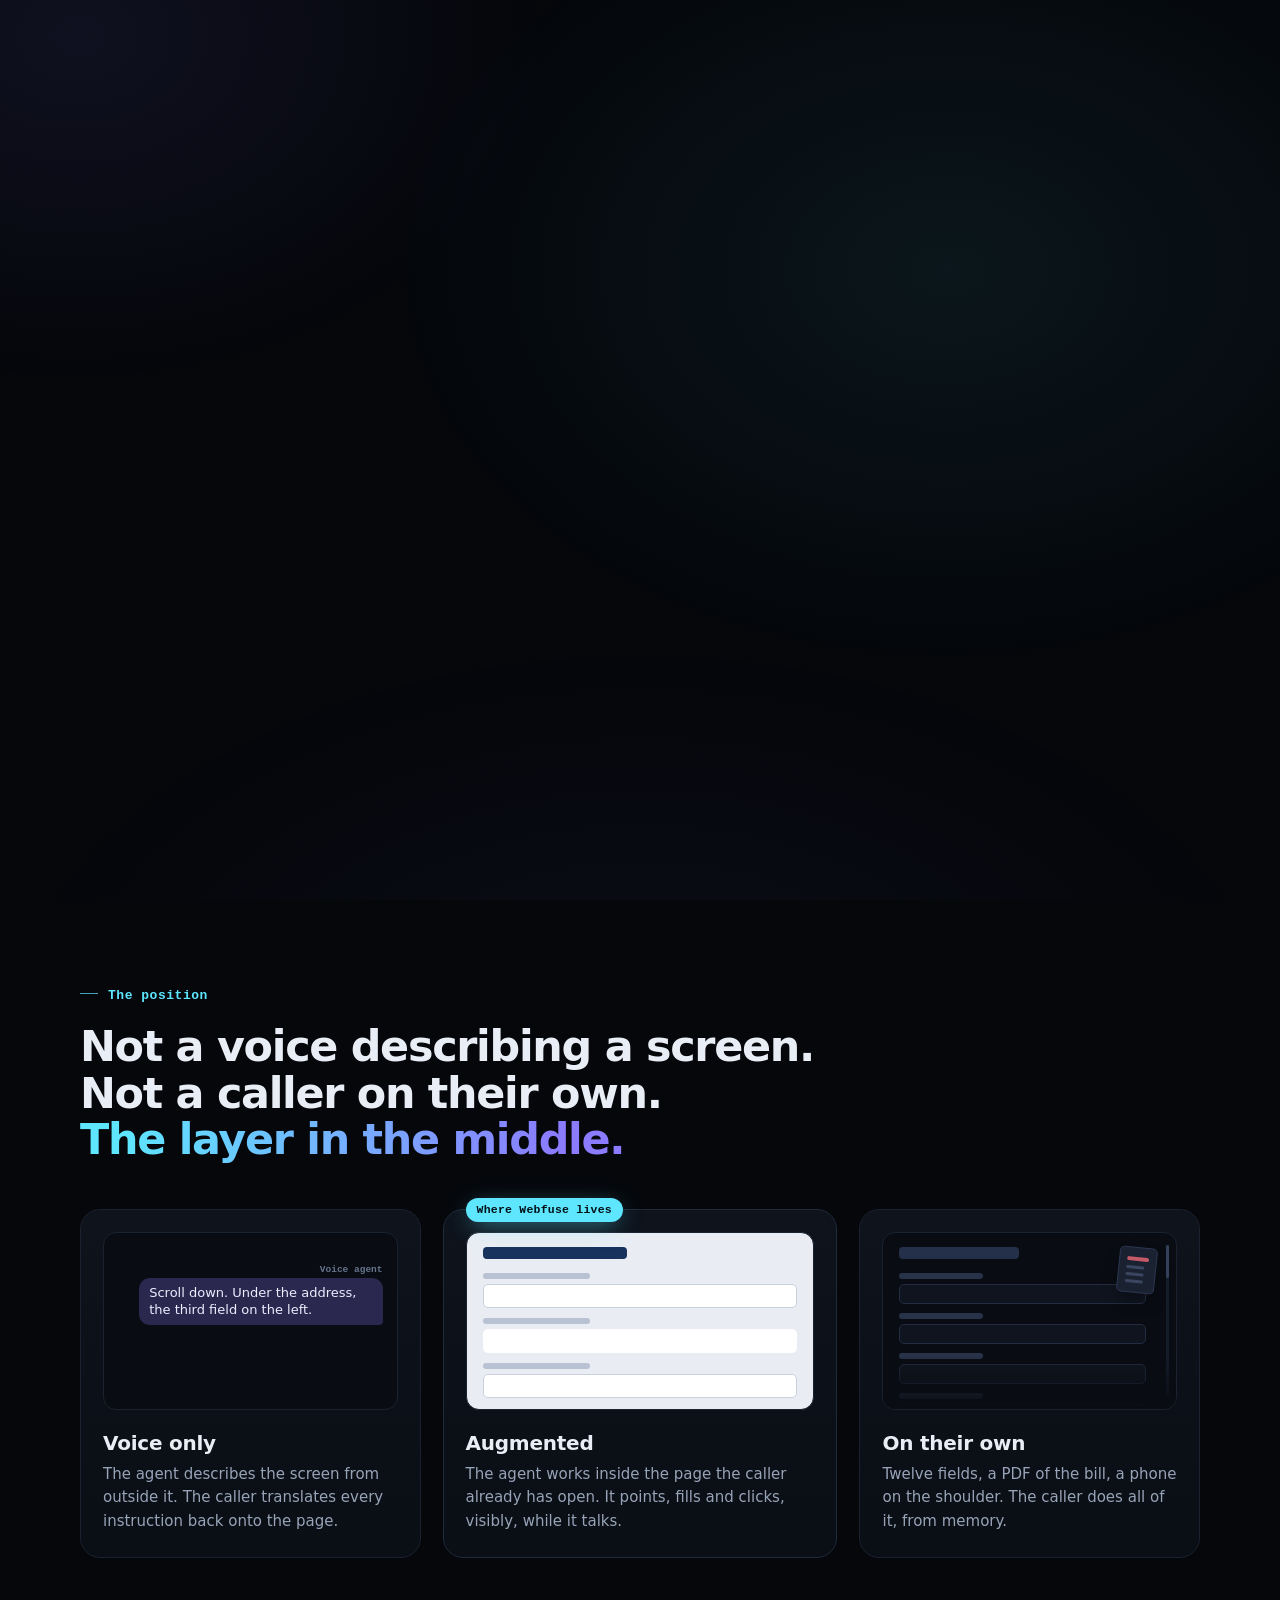
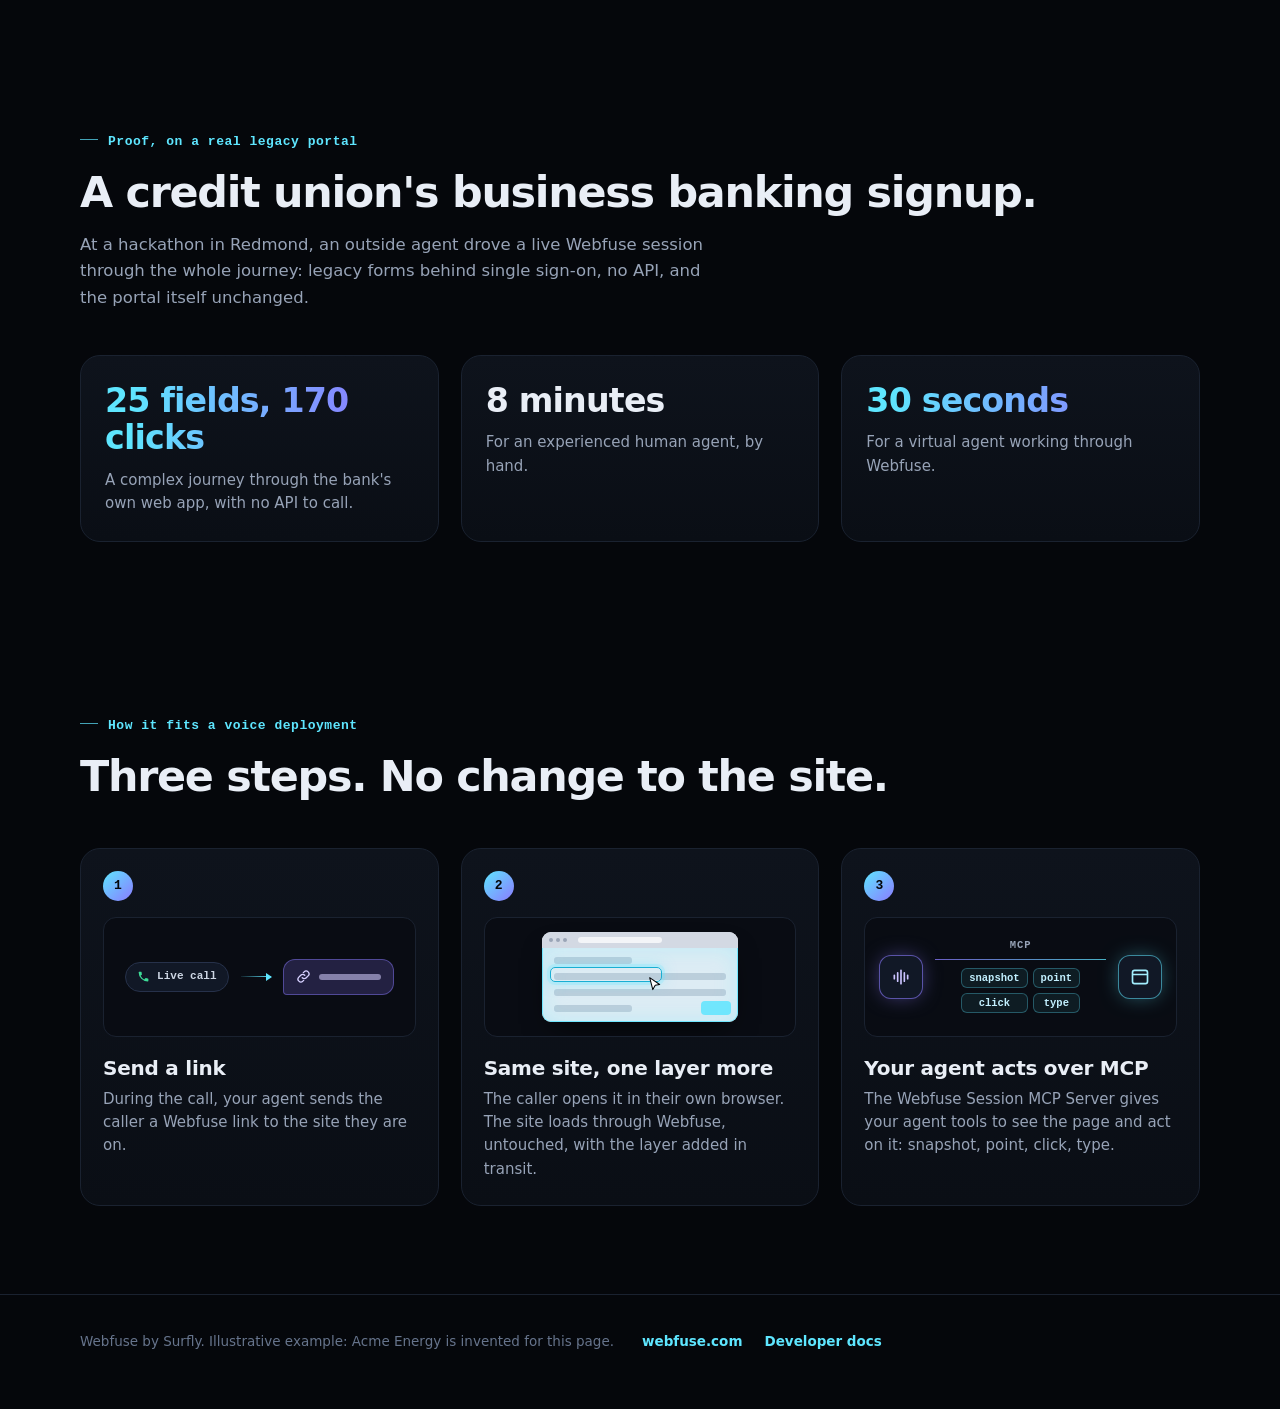
==== commit 84160370: "Redmond proof as the 8 minutes vs 30 seconds contrast; layers stack on phones - Proof cards: 25 fiel" ====
--- a/layer/index.html
+++ b/layer/index.html
@@ -334,31 +334,39 @@
 }
 @media (max-width:860px){.stage-wrap{--s:.82}}
 @media (max-width:760px){
-  .hero{padding:0 16px}.band{padding:64px 16px}.foot{padding:32px 16px 44px}
-  .brand{height:60px}
-  .hero-grid{padding:12px 0 40px;gap:30px}
-  h1{font-size:clamp(34px,10vw,44px);margin-bottom:18px}
+  .hero{padding:0 16px;min-height:0}.band{padding:56px 16px}.foot{padding:32px 16px 44px}
+  /* Phones: a compact head, then the drawing on the first screen. The three
+     planes stack in ONE frame, each new one on top of the last (the layer
+     lines up with the site's own fields, the call lands over the bottom),
+     and only the current label shows above it. */
+  .brand{height:52px}
+  .brand .logo{height:24px}
+  .hero .eyebrow{display:none}
+  .hero-grid{padding:2px 0 34px;gap:14px}
+  h1{font-size:clamp(28px,8.4vw,36px);margin-bottom:10px}
   .nw{white-space:normal}
-  .lede{font-size:17px}
+  .lede{font-size:15px;line-height:1.5}
   .stage-wrap{height:auto}
   .explode{position:static;width:auto;height:auto;margin:0;transform:none}
-  .ex-float{position:static;perspective:none;animation:none;display:flex;flex-direction:column;gap:10px}
-  .ex-scene,.ex-labels{display:contents}
-  .plane{position:relative;left:auto;top:auto;width:100%;height:auto;transform:none;animation:none}
-  .p1{order:2}.p2{order:4}.p3{order:6}
-  .lab{position:static;transform:none;margin-top:16px}
-  .lab1{order:1;margin-top:0}.lab2{order:3}.lab3{order:5}
+  .ex-float{position:relative;perspective:none;animation:none!important;display:flex;flex-direction:column;gap:10px}
+  .ex-labels{order:-1;position:relative;height:26px}
+  .lab{position:absolute;left:0;top:0;transform:none}
   .lab-dot,.lab-line{display:none}
   .lab-box{width:auto}
+  .js .hero.g2 .lab1,.js .hero.g3 .lab2{display:none}
+  .ex-scene{position:relative;left:auto;top:auto;width:auto;height:auto;padding-bottom:30px;transform:none!important;animation:none!important}
+  .plane{position:relative;left:auto;top:auto;width:100%;height:auto;transform:none!important}
+  .p2{position:absolute;left:0;right:0;top:0;bottom:30px}
+  .js .hero.g2 .p2{animation:fade .5s ease both!important}
+  .p3{position:absolute;left:14px;right:14px;top:auto;bottom:0;width:auto;height:auto}
+  .js .hero.g3 .p3{animation:rise .5s var(--out) both!important}
   .site,.call{position:relative;inset:auto}
-  .grid{grid-template-columns:1fr}
+  .grid{grid-template-columns:1fr;gap:10px}
   .site-body{padding-bottom:18px}
-  .wire{padding-bottom:60px}
-  .wire .site-bar{height:18px}
-  .wire .site-steps,.wire .site-foot,.wire .fld:not(.f-tgt){display:none}
+  .inp{height:32px}
   .beam{display:none}
-  .hero.rewind .p2,.hero.rewind .p3{animation:none}
-  .call{gap:9px}
+  .call{gap:7px;padding:10px 12px;box-shadow:0 -10px 30px -6px rgba(0,0,0,.7),0 0 40px -10px rgba(139,123,255,.55)}
+  .call .bub{font-size:12.5px}
   .sp .ill{height:172px}
   .step h3,.sp h3{font-size:19px}
 }
@@ -492,11 +500,11 @@
   <div class="wrap">
     <p class="eyebrow">Proof, on a real legacy portal</p>
     <h2>A credit union's business banking signup.</h2>
-    <p class="proof-sub">At a hackathon in Redmond, an outside agent drove a live Webfuse session through the whole journey. The portal itself was not changed.</p>
+    <p class="proof-sub">At a hackathon in Redmond, an outside agent drove a live Webfuse session through the whole journey: legacy forms behind single sign-on, no API, and the portal itself unchanged.</p>
     <div class="stats" role="list">
-      <div class="stat" role="listitem"><div class="card"><b class="grad">120+ clicks</b><span>In the signup journey, across legacy forms behind single sign-on.</span></div></div>
-      <div class="stat" role="listitem"><div class="card"><b class="grad">No API</b><span>Only the web app the credit union's customers already use.</span></div></div>
-      <div class="stat" role="listitem"><div class="card"><b class="grad">28 fields in about 30 seconds</b><span>Filled by the agent, every step verified, run after run.</span></div></div>
+      <div class="stat" role="listitem"><div class="card"><b class="grad">25 fields, 170 clicks</b><span>A complex journey through the bank's own web app, with no API to call.</span></div></div>
+      <div class="stat" role="listitem"><div class="card"><b>8 minutes</b><span>For an experienced human agent, by hand.</span></div></div>
+      <div class="stat" role="listitem"><div class="card"><b class="grad">30 seconds</b><span>For a virtual agent working through Webfuse.</span></div></div>
     </div>
   </div>
 </section>
@@ -561,9 +569,11 @@
     heroAuto: [0, 500, 1500, 2700],    // no agent: copy, tilt, layer, call play by themselves
     agentWait: 1500,                   // how long to look for a demo agent before playing alone
     autoSpectrum: [150, 750, 1350],    // on scroll: agent bubble, caller bubble, Augmented lights up
-    beatSpectrum: [300, 1500, 3000],   // data-fde-beat="position"
+    beatSpectrum: [300, 1500, 8000],   // data-fde-beat="position"; position-2 lights s3 on "With it"
     beatSteps: [1500, 4500, 7500, 10500], // data-fde-beat="how": step 1, 2, 3 light up, then settle
-    beatStats: [500, 5400, 8400, 12500],  // data-fde-beat="proof": stat 1, 2, 3 light up, then settle
+    beatStats: [4700, 7900, 11100, 16000], // "proof" without proof-1..3 (an older card): timed
+    stageWait: 1500,                   // how long "proof" waits for proof-0 before playing timed
+    settleAfter: 6000,                 // after proof-3, all three cards back to normal
     demoGrace: 1200                    // during a demo, scroll autoplay waits this long for a beat
   };
 
@@ -625,6 +635,25 @@
       });
     });
     seq.at(times[items.length], function () {
+      each(items, function (li) { li.classList.remove('lit', 'dim'); });
+      list.classList.remove('beat');
+    });
+  };
+  // One card lit, the others dimmed (n = 0: all dimmed), driven by the
+  // narration's proof-0..3 steps.
+  Lights.prototype.to = function (n) {
+    var list = this.list;
+    this.seq.clear();
+    list.played = true;
+    list.classList.add('in', 'beat');
+    each(this.items, function (li, i) {
+      li.classList.toggle('lit', i === n - 1);
+      li.classList.toggle('dim', i !== n - 1);
+    });
+  };
+  Lights.prototype.settle = function (ms) {
+    var list = this.list, items = this.items;
+    this.seq.at(ms, function () {
       each(items, function (li) { li.classList.remove('lit', 'dim'); });
       list.classList.remove('beat');
     });
@@ -673,6 +702,7 @@
   // The demo sets data-fde-beat on <html> when a narrated beat starts, and
   // layer-1..3 while the layer beat's line is spoken. The hero steps follow
   // even with reduced motion (they only show and hide); the replays do not.
+  var proofFallback = null;
   function onBeat(beat) {
     // An older card does not mark the page or send layer-1..3: show it all.
     var staged = root.hasAttribute('data-fde-agent');
@@ -684,9 +714,20 @@
       default: break;
     }
     heroTo(3);
+    var m = /^proof-([0-3])$/.exec(beat || '');
+    if (m) {
+      clearTimeout(proofFallback);
+      statLights.to(+m[1]);
+      if (m[1] === '3') { statLights.settle(T.settleAfter); }
+      return;
+    }
+    if (beat === 'position-2') { specSeq.clear(); STATES.forEach(function (c) { spec.classList.add(c); }); return; }
     if (reduce) { return; }
     if (beat === 'position') { playSpectrum(T.beatSpectrum); }
-    if (beat === 'proof') { statLights.play(T.beatStats); }
+    if (beat === 'proof') {
+      clearTimeout(proofFallback);
+      proofFallback = setTimeout(function () { statLights.play(T.beatStats); }, T.stageWait);
+    }
     if (beat === 'how') { stepLights.play(T.beatSteps); }
   }
   if ('MutationObserver' in window) {
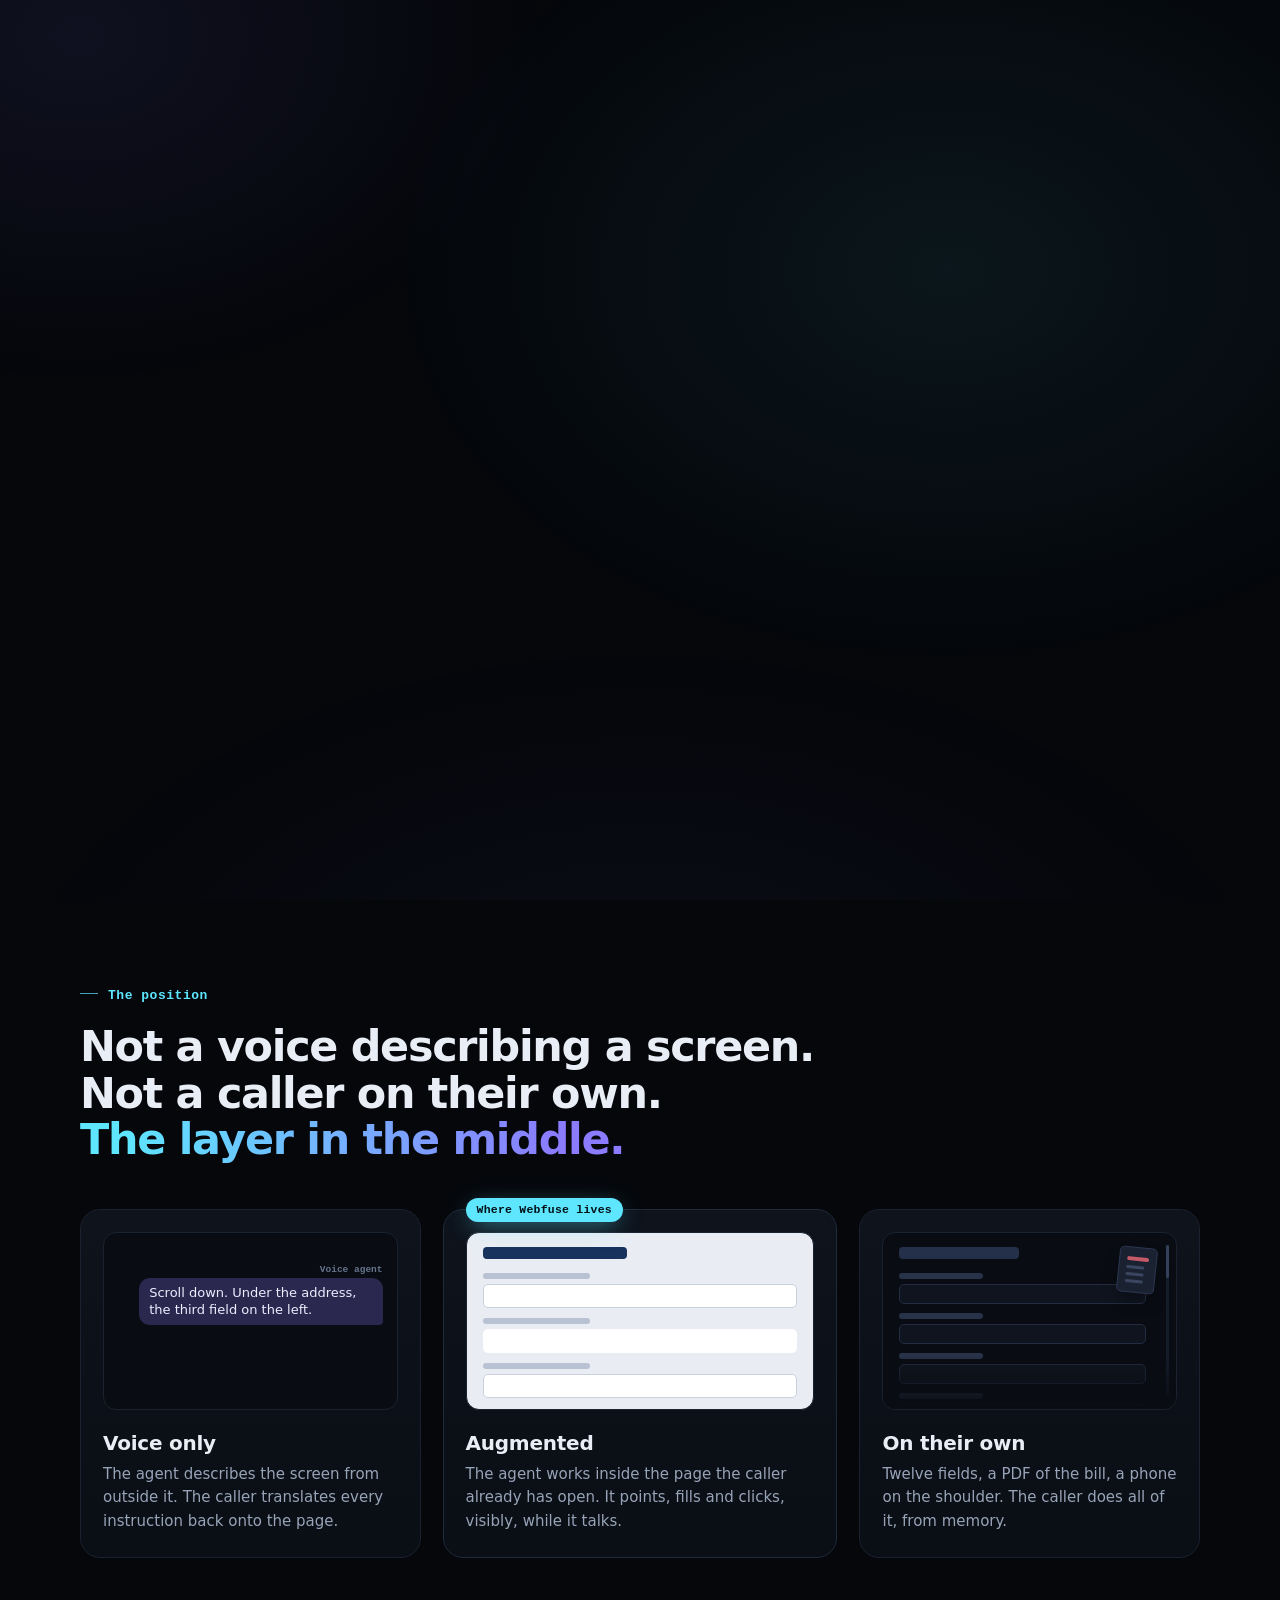
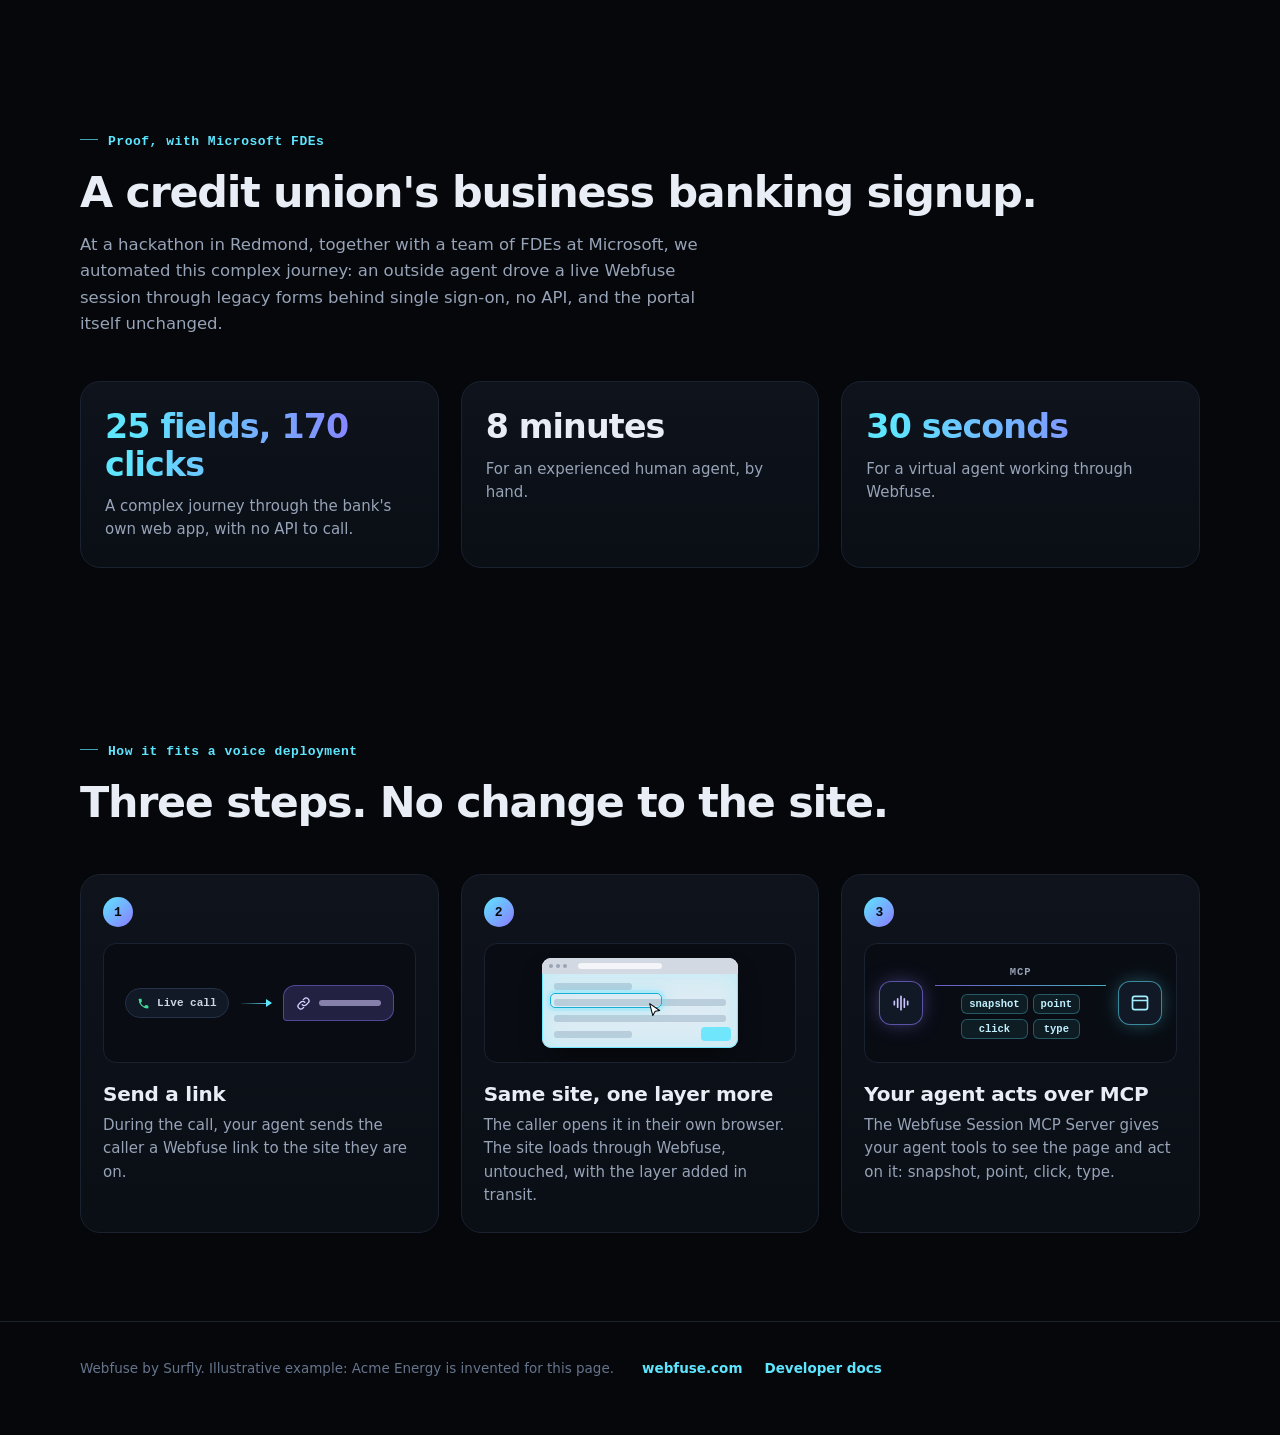
==== commit baab0ed2: "Name the Microsoft FDE team in the Redmond proof Co-Authored-By: Claude Opus 5.5 <noreply@anthropic." ====
--- a/layer/index.html
+++ b/layer/index.html
@@ -498,9 +498,9 @@
 
 <section id="proof" class="band">
   <div class="wrap">
-    <p class="eyebrow">Proof, on a real legacy portal</p>
+    <p class="eyebrow">Proof, with Microsoft FDEs</p>
     <h2>A credit union's business banking signup.</h2>
-    <p class="proof-sub">At a hackathon in Redmond, an outside agent drove a live Webfuse session through the whole journey: legacy forms behind single sign-on, no API, and the portal itself unchanged.</p>
+    <p class="proof-sub">At a hackathon in Redmond, together with a team of FDEs at Microsoft, we automated this complex journey: an outside agent drove a live Webfuse session through legacy forms behind single sign-on, no API, and the portal itself unchanged.</p>
     <div class="stats" role="list">
       <div class="stat" role="listitem"><div class="card"><b class="grad">25 fields, 170 clicks</b><span>A complex journey through the bank's own web app, with no API to call.</span></div></div>
       <div class="stat" role="listitem"><div class="card"><b>8 minutes</b><span>For an experienced human agent, by hand.</span></div></div>
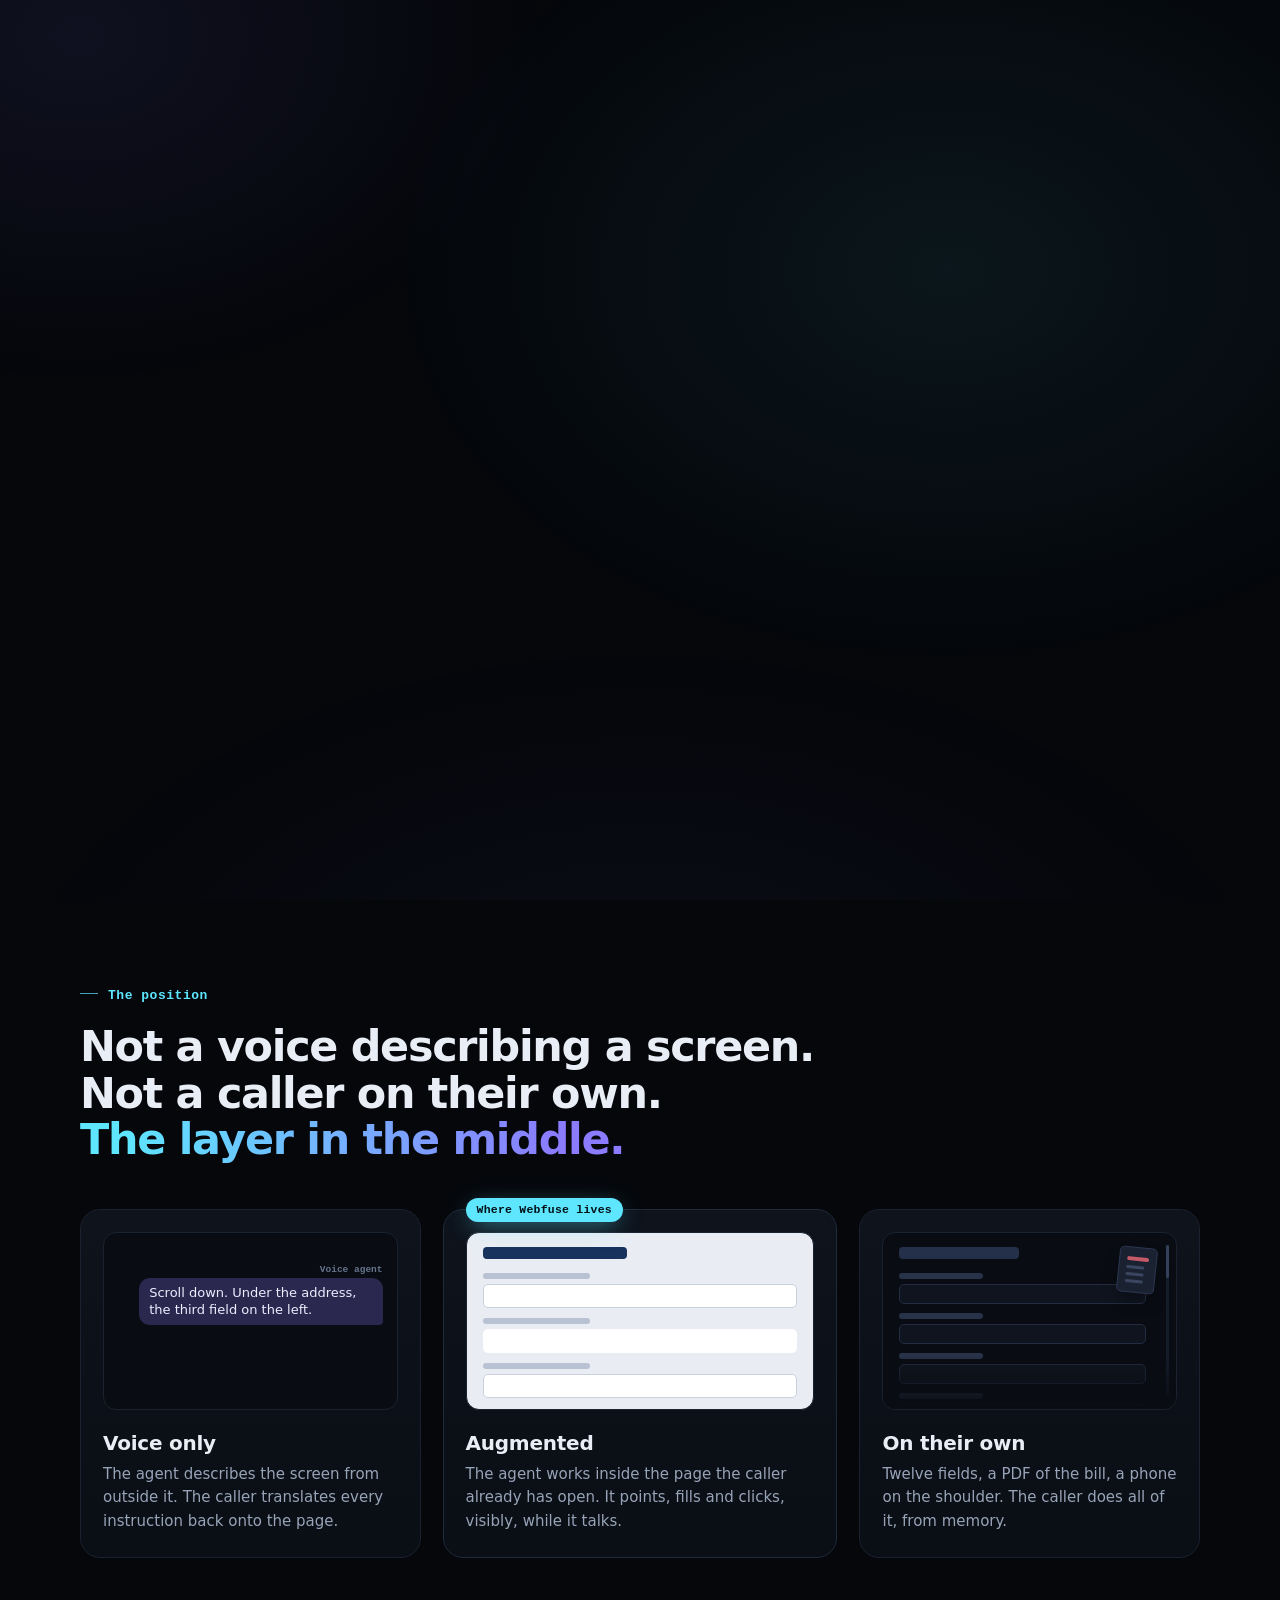
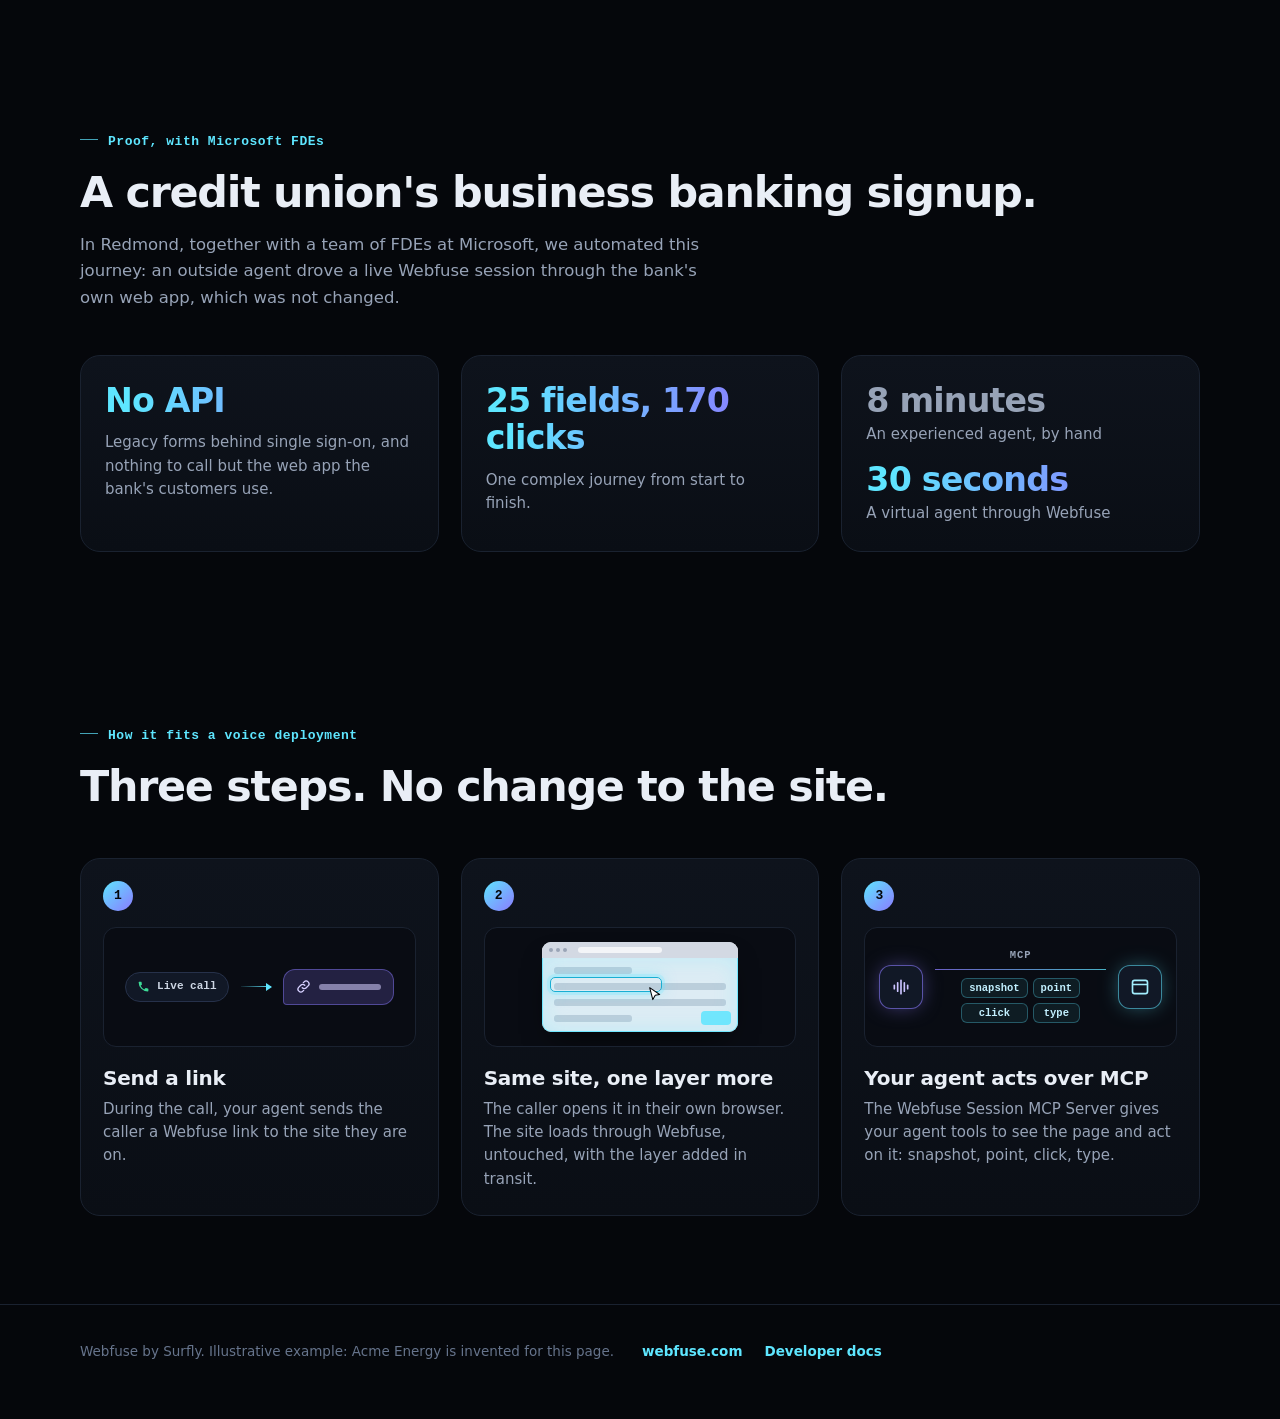
==== commit 7b11f965: "Proof order No API, 170 clicks, 8 min vs 30 s; start page names Arthur - Proof cards in the order of" ====
--- a/layer/index.html
+++ b/layer/index.html
@@ -295,6 +295,12 @@
 .stat .card::after{content:"";position:absolute;inset:-1px;border-radius:21px;pointer-events:none;border:1px solid rgba(94,230,255,.55);box-shadow:0 26px 70px -30px rgba(94,230,255,.55);opacity:0;transition:opacity .5s ease}
 .stat.lit .card::after{opacity:1}
 .stat.lit{transform:translateY(-6px)}
+.stat-vs .card{display:grid;gap:14px}
+.vs b{margin-bottom:4px}
+.vs .slow{color:var(--mute)}
+.vs-fast{transition:opacity .4s ease}
+.js .stat-vs:not(.fast-on) .vs-fast{opacity:.35}
+.stats:not(.beat) .stat-vs .vs-fast{opacity:1}
 
 /* footer */
 .foot{padding:36px 64px 56px;border-top:1px solid var(--line)}
@@ -500,11 +506,14 @@
   <div class="wrap">
     <p class="eyebrow">Proof, with Microsoft FDEs</p>
     <h2>A credit union's business banking signup.</h2>
-    <p class="proof-sub">At a hackathon in Redmond, together with a team of FDEs at Microsoft, we automated this complex journey: an outside agent drove a live Webfuse session through legacy forms behind single sign-on, no API, and the portal itself unchanged.</p>
+    <p class="proof-sub">In Redmond, together with a team of FDEs at Microsoft, we automated this journey: an outside agent drove a live Webfuse session through the bank's own web app, which was not changed.</p>
     <div class="stats" role="list">
-      <div class="stat" role="listitem"><div class="card"><b class="grad">25 fields, 170 clicks</b><span>A complex journey through the bank's own web app, with no API to call.</span></div></div>
-      <div class="stat" role="listitem"><div class="card"><b>8 minutes</b><span>For an experienced human agent, by hand.</span></div></div>
-      <div class="stat" role="listitem"><div class="card"><b class="grad">30 seconds</b><span>For a virtual agent working through Webfuse.</span></div></div>
+      <div class="stat" role="listitem"><div class="card"><b class="grad">No API</b><span>Legacy forms behind single sign-on, and nothing to call but the web app the bank's customers use.</span></div></div>
+      <div class="stat" role="listitem"><div class="card"><b class="grad">25 fields, 170 clicks</b><span>One complex journey from start to finish.</span></div></div>
+      <div class="stat stat-vs" role="listitem"><div class="card">
+        <div class="vs"><b class="slow">8 minutes</b><span>An experienced agent, by hand</span></div>
+        <div class="vs vs-fast"><b class="grad">30 seconds</b><span>A virtual agent through Webfuse</span></div>
+      </div></div>
     </div>
   </div>
 </section>
@@ -571,9 +580,9 @@
     autoSpectrum: [150, 750, 1350],    // on scroll: agent bubble, caller bubble, Augmented lights up
     beatSpectrum: [300, 1500, 8000],   // data-fde-beat="position"; position-2 lights s3 on "With it"
     beatSteps: [1500, 4500, 7500, 10500], // data-fde-beat="how": step 1, 2, 3 light up, then settle
-    beatStats: [4700, 7900, 11100, 16000], // "proof" without proof-1..3 (an older card): timed
+    beatStats: [6500, 8000, 11400, 18000], // "proof" without proof-1..4 (an older card): timed
     stageWait: 1500,                   // how long "proof" waits for proof-0 before playing timed
-    settleAfter: 6000,                 // after proof-3, all three cards back to normal
+    settleAfter: 6000,                 // after proof-4, all three cards back to normal
     demoGrace: 1200                    // during a demo, scroll autoplay waits this long for a beat
   };
 
@@ -714,11 +723,17 @@
       default: break;
     }
     heroTo(3);
-    var m = /^proof-([0-3])$/.exec(beat || '');
+    var m = /^proof-([0-4])$/.exec(beat || '');
     if (m) {
       clearTimeout(proofFallback);
+      var vs = document.querySelector('.stat-vs');
+      if (m[1] === '4') {
+        vs.classList.add('fast-on');
+        statLights.settle(T.settleAfter);
+        return;
+      }
+      vs.classList.remove('fast-on');
       statLights.to(+m[1]);
-      if (m[1] === '3') { statLights.settle(T.settleAfter); }
       return;
     }
     if (beat === 'position-2') { specSeq.clear(); STATES.forEach(function (c) { spec.classList.add(c); }); return; }
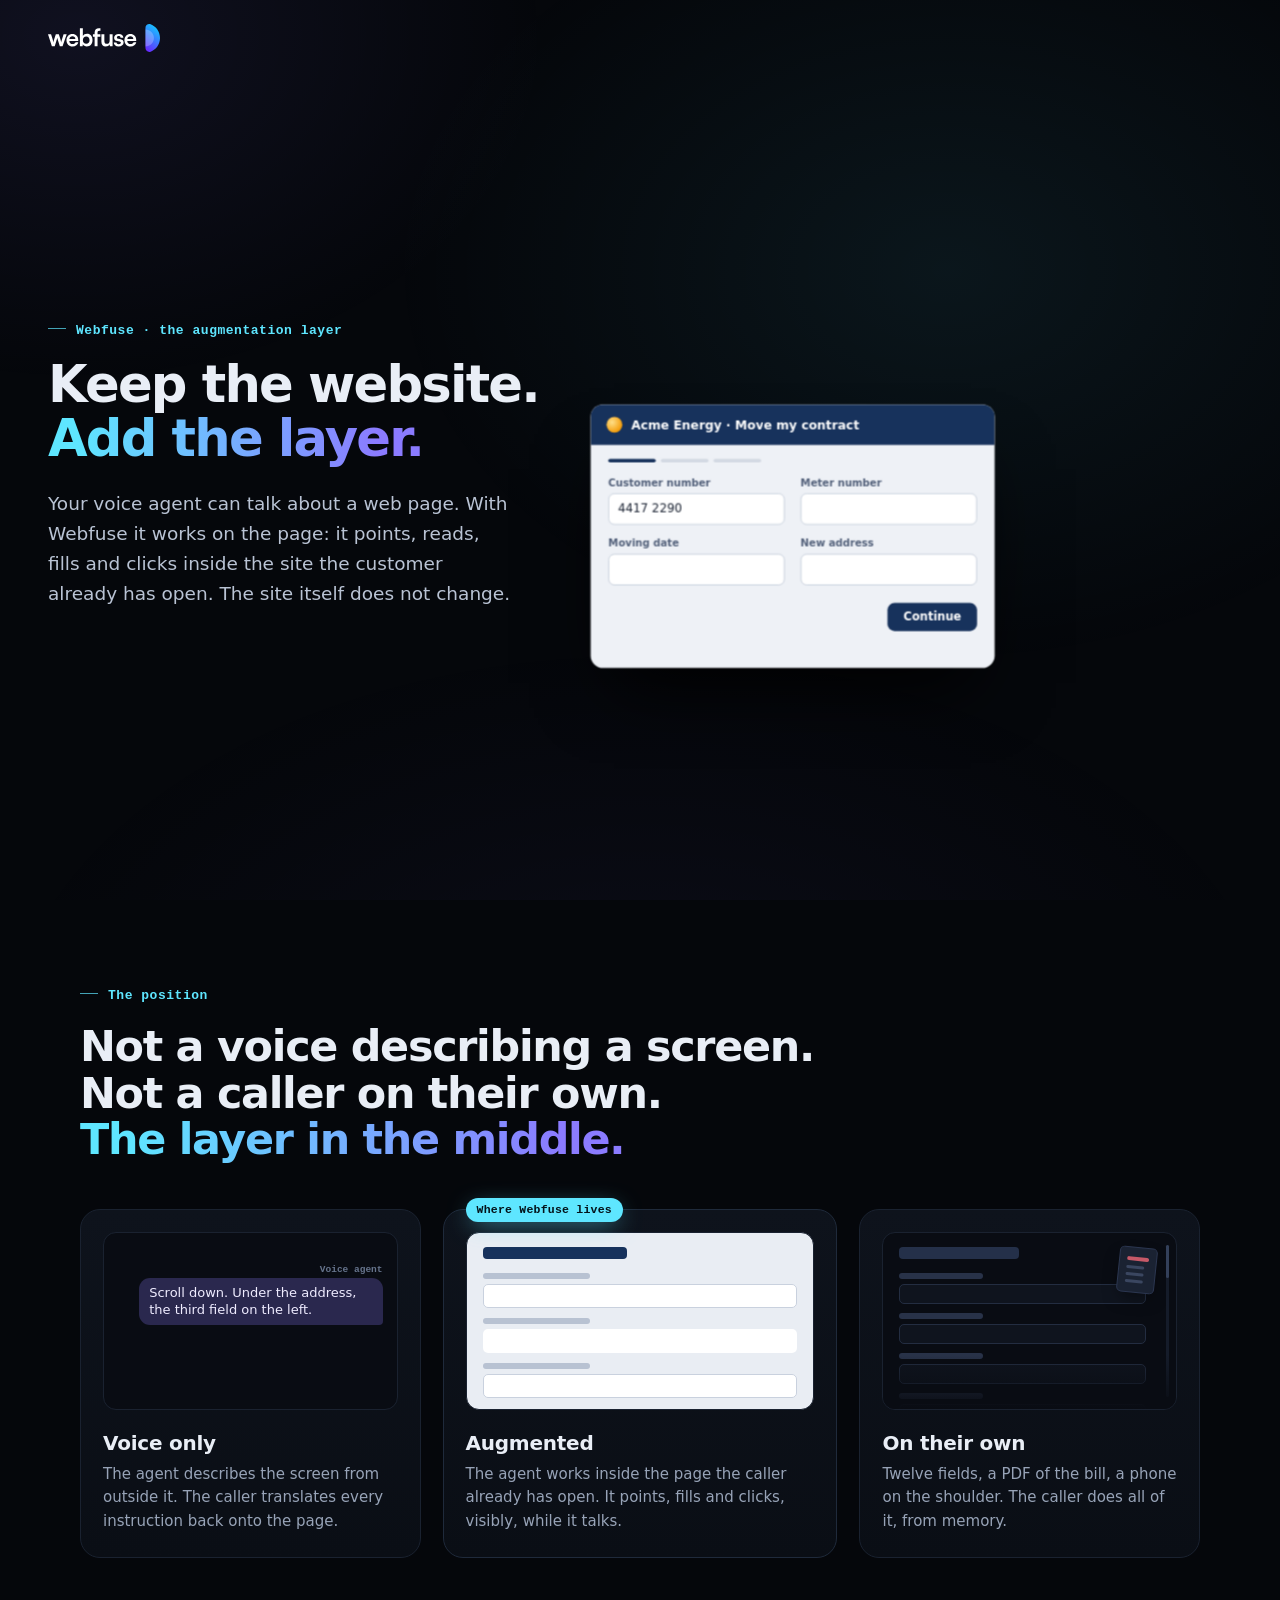
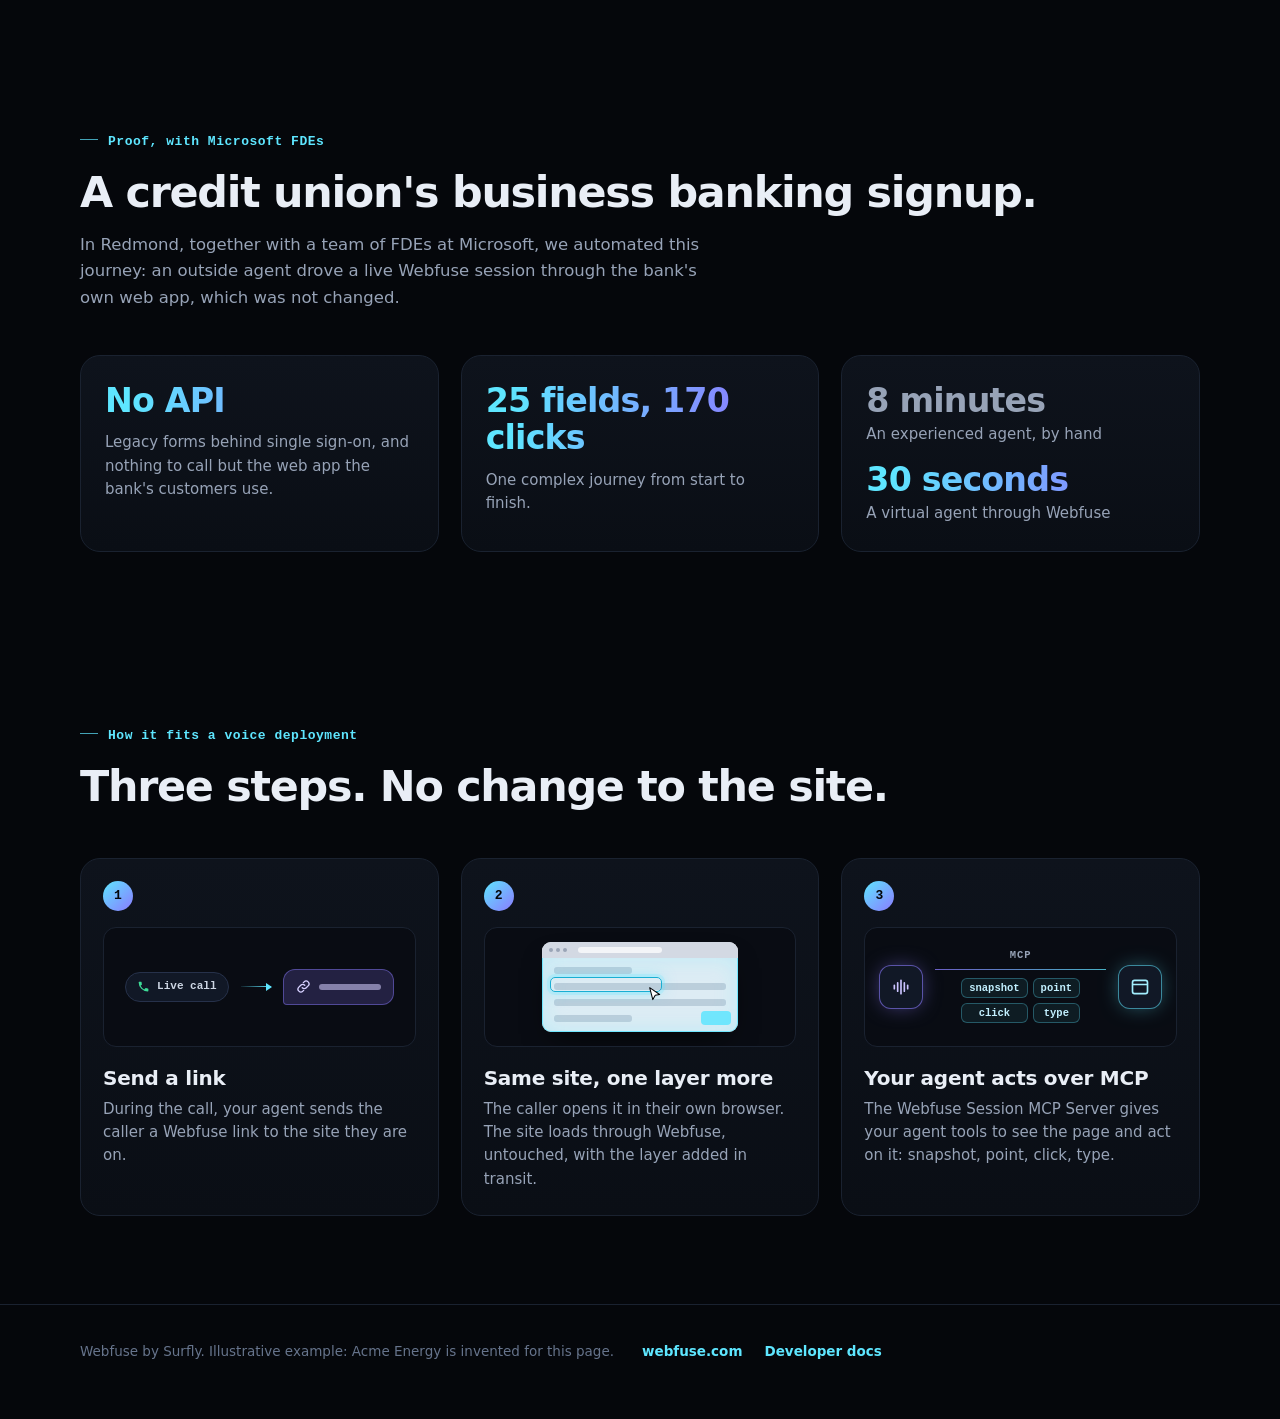
==== commit 2d1e5e31: "Phones: the three planes back in a column, with space between the cards Nicholas, 2026-10-09: the st" ====
--- a/layer/index.html
+++ b/layer/index.html
@@ -341,10 +341,10 @@
 @media (max-width:860px){.stage-wrap{--s:.82}}
 @media (max-width:760px){
   .hero{padding:0 16px;min-height:0}.band{padding:56px 16px}.foot{padding:32px 16px 44px}
-  /* Phones: a compact head, then the drawing on the first screen. The three
-     planes stack in ONE frame, each new one on top of the last (the layer
-     lines up with the site's own fields, the call lands over the bottom),
-     and only the current label shows above it. */
+  /* Phones: a compact head, then the three planes as cards in a column
+     (the website, the Webfuse layer, the call), each with its label above
+     it and clear space between them, so the narration visibly jumps from
+     one card to the next. */
   .brand{height:52px}
   .brand .logo{height:24px}
   .hero .eyebrow{display:none}
@@ -354,25 +354,25 @@
   .lede{font-size:15px;line-height:1.5}
   .stage-wrap{height:auto}
   .explode{position:static;width:auto;height:auto;margin:0;transform:none}
-  .ex-float{position:relative;perspective:none;animation:none!important;display:flex;flex-direction:column;gap:10px}
-  .ex-labels{order:-1;position:relative;height:26px}
-  .lab{position:absolute;left:0;top:0;transform:none}
+  .ex-float{position:static;perspective:none;animation:none!important;display:flex;flex-direction:column;gap:12px}
+  .ex-scene,.ex-labels{display:contents}
+  .plane{position:relative;left:auto;top:auto;width:100%;height:auto;transform:none!important;animation:none}
+  .p1{order:2}.p2{order:4}.p3{order:6}
+  .lab{position:static;transform:none;margin-top:44px}
+  .lab1{order:1;margin-top:0}.lab2{order:3}.lab3{order:5}
   .lab-dot,.lab-line{display:none}
   .lab-box{width:auto}
-  .js .hero.g2 .lab1,.js .hero.g3 .lab2{display:none}
-  .ex-scene{position:relative;left:auto;top:auto;width:auto;height:auto;padding-bottom:30px;transform:none!important;animation:none!important}
-  .plane{position:relative;left:auto;top:auto;width:100%;height:auto;transform:none!important}
-  .p2{position:absolute;left:0;right:0;top:0;bottom:30px}
   .js .hero.g2 .p2{animation:fade .5s ease both!important}
-  .p3{position:absolute;left:14px;right:14px;top:auto;bottom:0;width:auto;height:auto}
   .js .hero.g3 .p3{animation:rise .5s var(--out) both!important}
   .site,.call{position:relative;inset:auto}
-  .grid{grid-template-columns:1fr;gap:10px}
+  .grid{grid-template-columns:1fr}
   .site-body{padding-bottom:18px}
-  .inp{height:32px}
+  .wire{padding-bottom:60px}
+  .wire .site-bar{height:18px}
+  .wire .site-steps,.wire .site-foot,.wire .fld:not(.f-tgt){display:none}
   .beam{display:none}
-  .call{gap:7px;padding:10px 12px;box-shadow:0 -10px 30px -6px rgba(0,0,0,.7),0 0 40px -10px rgba(139,123,255,.55)}
-  .call .bub{font-size:12.5px}
+  .call{gap:9px}
+  .stats{gap:40px}
   .sp .ill{height:172px}
   .step h3,.sp h3{font-size:19px}
 }
